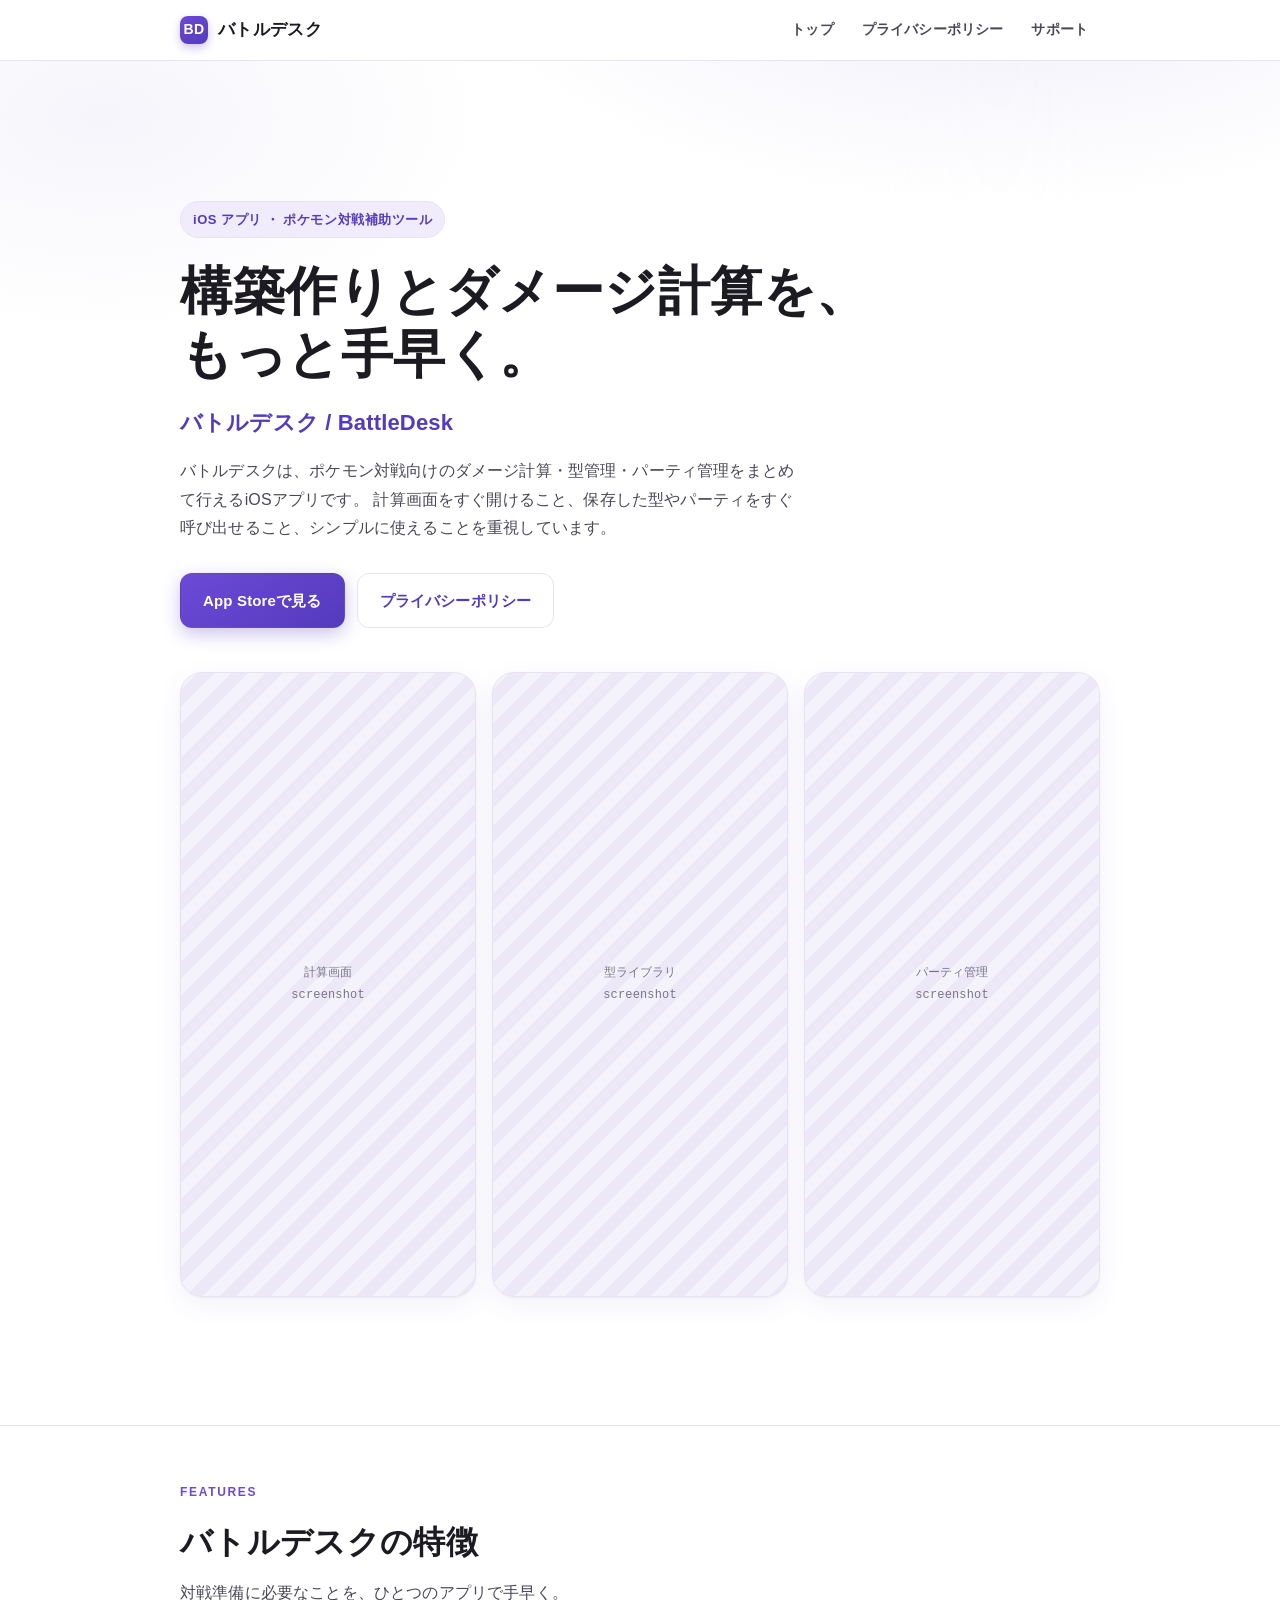
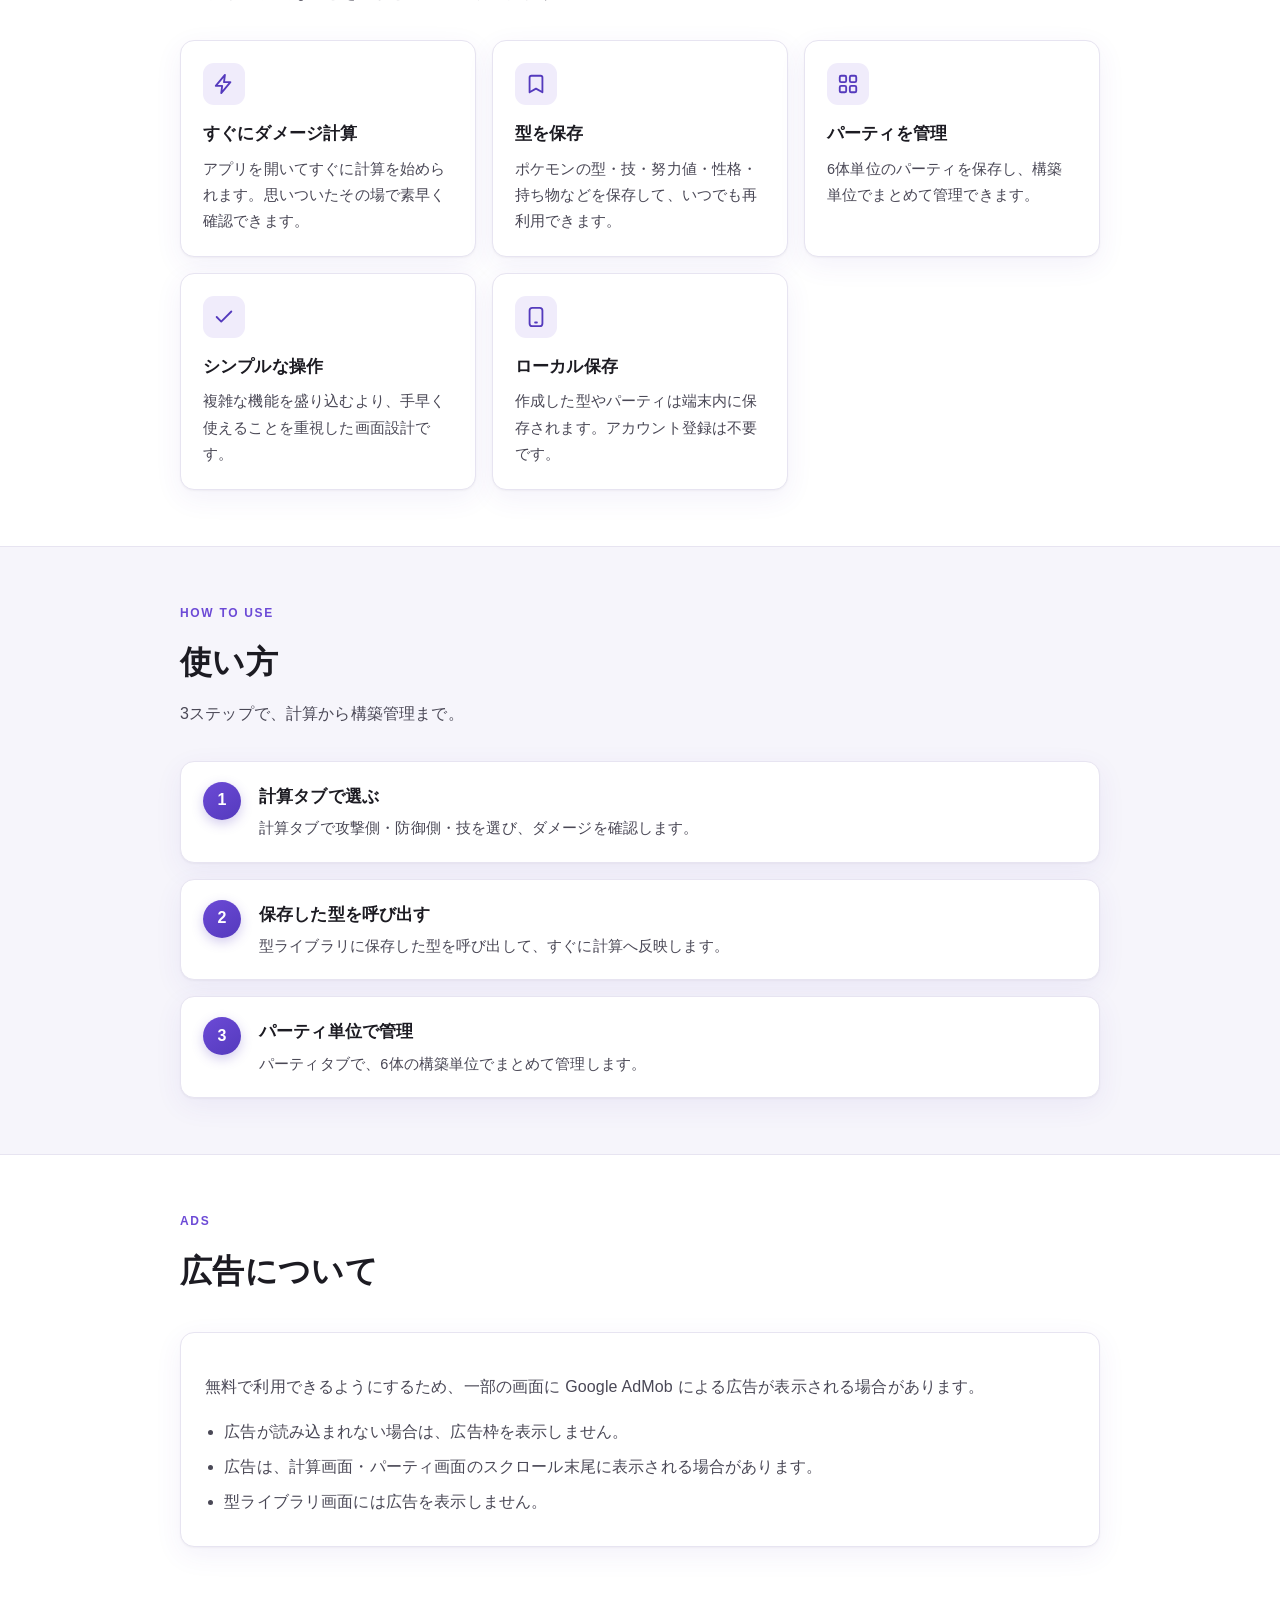
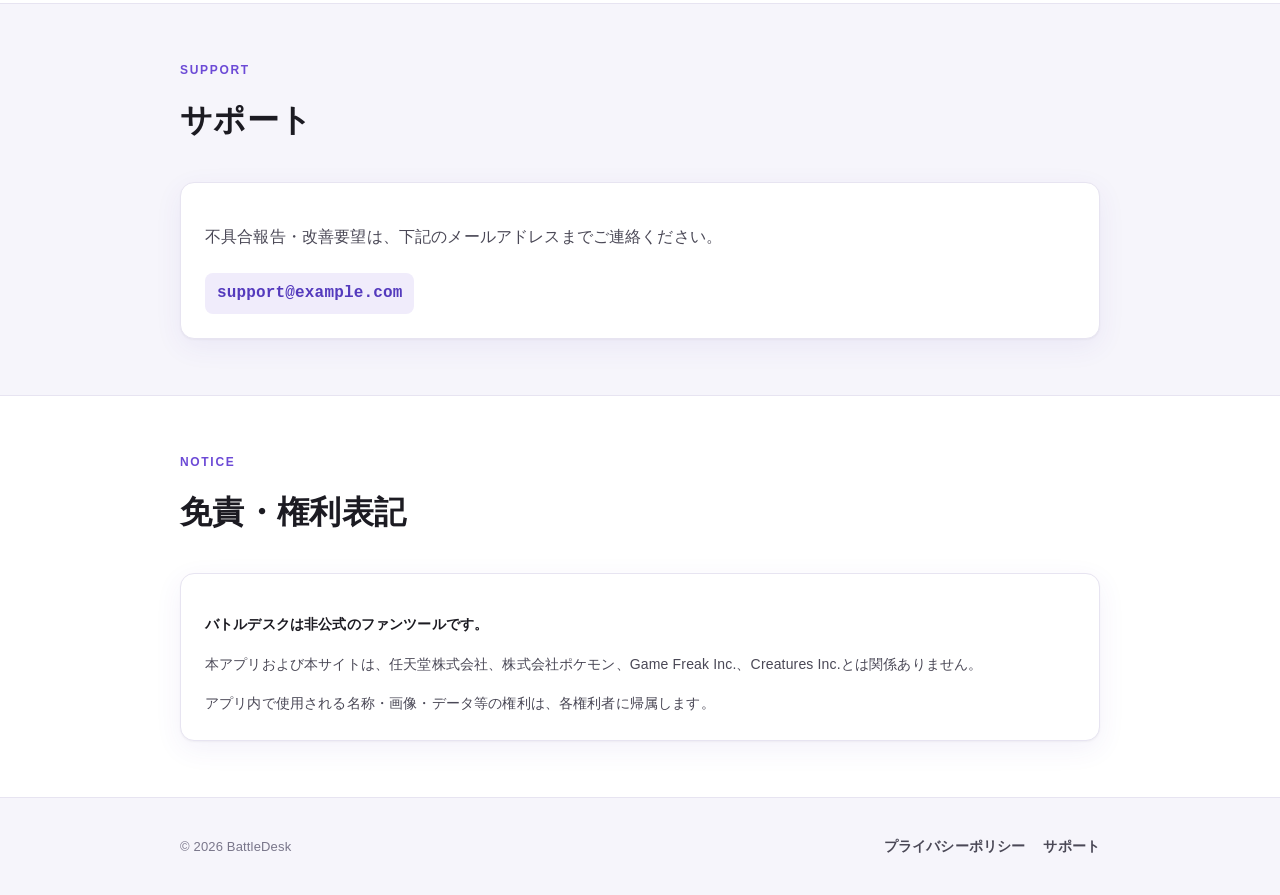
==== index.html @ d40ac263 "サイト作成" ====
<!DOCTYPE html>
<html lang="ja">
<head>
  <meta charset="UTF-8">
  <meta name="viewport" content="width=device-width, initial-scale=1.0">
  <title>バトルデスク｜ポケモン対戦のダメージ計算・型管理・パーティ管理アプリ</title>
  <meta name="description" content="バトルデスクは、ポケモン対戦向けのダメージ計算・型管理・パーティ管理をまとめて行えるiOSアプリです。すぐに計算でき、保存した型やパーティをすぐ呼び出せます。">
  <link rel="stylesheet" href="style.css">
</head>
<body>

  <!-- ヘッダー -->
  <header class="site-header">
    <div class="container">
      <a class="brand" href="index.html">
        <span class="mark">BD</span>
        バトルデスク
      </a>
      <nav class="nav">
        <a href="index.html">トップ</a>
        <a href="privacy.html">プライバシーポリシー</a>
        <a href="#support">サポート</a>
      </nav>
    </div>
  </header>

  <!-- ヒーロー -->
  <section class="hero">
    <div class="container">
      <span class="eyebrow">iOS アプリ ・ ポケモン対戦補助ツール</span>
      <h1>構築作りとダメージ計算を、<br>もっと手早く。</h1>
      <p class="lead">バトルデスク / BattleDesk</p>
      <p class="desc">
        バトルデスクは、ポケモン対戦向けのダメージ計算・型管理・パーティ管理をまとめて行えるiOSアプリです。
        計算画面をすぐ開けること、保存した型やパーティをすぐ呼び出せること、シンプルに使えることを重視しています。
      </p>
      <div class="hero-actions">
        <!-- TODO: App Store URLに差し替え -->
        <a class="btn btn-primary" href="#">App Storeで見る</a>
        <a class="btn btn-secondary" href="privacy.html">プライバシーポリシー</a>
      </div>

      <!-- スクリーンショット枠（画像差し替え予定のプレースホルダー） -->
      <div class="shots" aria-hidden="true">
        <div class="shot">計算画面<br>screenshot</div>
        <div class="shot">型ライブラリ<br>screenshot</div>
        <div class="shot">パーティ管理<br>screenshot</div>
      </div>
    </div>
  </section>

  <!-- 特徴 -->
  <section id="features">
    <div class="container">
      <div class="section-head">
        <span class="tag">Features</span>
        <h2>バトルデスクの特徴</h2>
        <p>対戦準備に必要なことを、ひとつのアプリで手早く。</p>
      </div>

      <div class="features">
        <div class="feature">
          <div class="ico">
            <svg viewBox="0 0 24 24" fill="none" stroke="currentColor" stroke-width="2" stroke-linecap="round" stroke-linejoin="round"><path d="M13 2 3 14h7l-1 8 10-12h-7l1-8Z"/></svg>
          </div>
          <h3>すぐにダメージ計算</h3>
          <p>アプリを開いてすぐに計算を始められます。思いついたその場で素早く確認できます。</p>
        </div>

        <div class="feature">
          <div class="ico">
            <svg viewBox="0 0 24 24" fill="none" stroke="currentColor" stroke-width="2" stroke-linecap="round" stroke-linejoin="round"><path d="M19 21l-7-4-7 4V5a2 2 0 0 1 2-2h10a2 2 0 0 1 2 2Z"/></svg>
          </div>
          <h3>型を保存</h3>
          <p>ポケモンの型・技・努力値・性格・持ち物などを保存して、いつでも再利用できます。</p>
        </div>

        <div class="feature">
          <div class="ico">
            <svg viewBox="0 0 24 24" fill="none" stroke="currentColor" stroke-width="2" stroke-linecap="round" stroke-linejoin="round"><rect x="3" y="3" width="7" height="7" rx="1.5"/><rect x="14" y="3" width="7" height="7" rx="1.5"/><rect x="3" y="14" width="7" height="7" rx="1.5"/><rect x="14" y="14" width="7" height="7" rx="1.5"/></svg>
          </div>
          <h3>パーティを管理</h3>
          <p>6体単位のパーティを保存し、構築単位でまとめて管理できます。</p>
        </div>

        <div class="feature">
          <div class="ico">
            <svg viewBox="0 0 24 24" fill="none" stroke="currentColor" stroke-width="2" stroke-linecap="round" stroke-linejoin="round"><path d="M20 6 9 17l-5-5"/></svg>
          </div>
          <h3>シンプルな操作</h3>
          <p>複雑な機能を盛り込むより、手早く使えることを重視した画面設計です。</p>
        </div>

        <div class="feature">
          <div class="ico">
            <svg viewBox="0 0 24 24" fill="none" stroke="currentColor" stroke-width="2" stroke-linecap="round" stroke-linejoin="round"><rect x="5" y="2" width="14" height="20" rx="3"/><path d="M11 18h2"/></svg>
          </div>
          <h3>ローカル保存</h3>
          <p>作成した型やパーティは端末内に保存されます。アカウント登録は不要です。</p>
        </div>
      </div>
    </div>
  </section>

  <!-- 使い方 -->
  <section class="alt" id="howto">
    <div class="container">
      <div class="section-head">
        <span class="tag">How to use</span>
        <h2>使い方</h2>
        <p>3ステップで、計算から構築管理まで。</p>
      </div>

      <div class="steps">
        <div class="step">
          <div class="num">1</div>
          <div>
            <h3>計算タブで選ぶ</h3>
            <p>計算タブで攻撃側・防御側・技を選び、ダメージを確認します。</p>
          </div>
        </div>
        <div class="step">
          <div class="num">2</div>
          <div>
            <h3>保存した型を呼び出す</h3>
            <p>型ライブラリに保存した型を呼び出して、すぐに計算へ反映します。</p>
          </div>
        </div>
        <div class="step">
          <div class="num">3</div>
          <div>
            <h3>パーティ単位で管理</h3>
            <p>パーティタブで、6体の構築単位でまとめて管理します。</p>
          </div>
        </div>
      </div>
    </div>
  </section>

  <!-- 広告について -->
  <section id="ads">
    <div class="container">
      <div class="section-head">
        <span class="tag">Ads</span>
        <h2>広告について</h2>
      </div>
      <div class="notebox">
        <p>無料で利用できるようにするため、一部の画面に Google AdMob による広告が表示される場合があります。</p>
        <ul>
          <li>広告が読み込まれない場合は、広告枠を表示しません。</li>
          <li>広告は、計算画面・パーティ画面のスクロール末尾に表示される場合があります。</li>
          <li>型ライブラリ画面には広告を表示しません。</li>
        </ul>
      </div>
    </div>
  </section>

  <!-- サポート -->
  <section class="alt" id="support">
    <div class="container">
      <div class="section-head">
        <span class="tag">Support</span>
        <h2>サポート</h2>
      </div>
      <div class="notebox">
        <p>不具合報告・改善要望は、下記のメールアドレスまでご連絡ください。</p>
        <!-- TODO: support@example.com に差し替え -->
        <a class="mail" href="mailto:support@example.com">support@example.com</a>
      </div>
    </div>
  </section>

  <!-- 免責・権利表記 -->
  <section id="disclaimer">
    <div class="container">
      <div class="section-head">
        <span class="tag">Notice</span>
        <h2>免責・権利表記</h2>
      </div>
      <div class="notebox disclaimer">
        <p><strong>バトルデスクは非公式のファンツールです。</strong></p>
        <p>本アプリおよび本サイトは、任天堂株式会社、株式会社ポケモン、Game Freak Inc.、Creatures Inc.とは関係ありません。</p>
        <p>アプリ内で使用される名称・画像・データ等の権利は、各権利者に帰属します。</p>
      </div>
    </div>
  </section>

  <!-- フッター -->
  <footer class="site-footer">
    <div class="container">
      <div class="copy">© 2026 BattleDesk</div>
      <div class="f-links">
        <a href="privacy.html">プライバシーポリシー</a>
        <!-- TODO: support@example.com に差し替え -->
        <a href="mailto:support@example.com">サポート</a>
      </div>
    </div>
  </footer>

</body>
</html>
---- style.css ----
/* ==========================================================================
   バトルデスク 公式サイト  style.css
   シンプル・信頼感重視 / 白背景 + 紫アクセント / モバイル優先
   ========================================================================== */

:root {
  --bg:          #ffffff;
  --bg-soft:     #f6f5fb;
  --bg-soft-2:   #efedf9;
  --ink:         #1c1b22;
  --ink-soft:    #4a4856;
  --ink-faint:   #79768a;
  --line:        #e7e4f1;
  --accent:      #6c4ad6;
  --accent-deep: #543abd;
  --accent-soft: #f0ecfb;
  --radius:      14px;
  --maxw:        960px;
  --shadow:      0 1px 2px rgba(28, 27, 34, .04),
                 0 8px 28px rgba(84, 58, 189, .07);
}

* { box-sizing: border-box; }

html { -webkit-text-size-adjust: 100%; scroll-behavior: smooth; }

body {
  margin: 0;
  font-family: -apple-system, BlinkMacSystemFont, "Hiragino Sans",
    "Hiragino Kaku Gothic ProN", "Noto Sans JP", "Yu Gothic", Meiryo, sans-serif;
  color: var(--ink);
  background: var(--bg);
  line-height: 1.8;
  font-size: 16px;
  letter-spacing: .01em;
  -webkit-font-smoothing: antialiased;
}

a { color: var(--accent-deep); }

img { max-width: 100%; display: block; }

.container {
  width: 100%;
  max-width: var(--maxw);
  margin-inline: auto;
  padding-inline: 20px;
}

/* ---------- ヘッダー ---------- */
.site-header {
  position: sticky;
  top: 0;
  z-index: 50;
  background: rgba(255, 255, 255, .88);
  backdrop-filter: saturate(180%) blur(12px);
  border-bottom: 1px solid var(--line);
}
.site-header .container {
  display: flex;
  align-items: center;
  justify-content: space-between;
  gap: 16px;
  min-height: 60px;
}
.brand {
  display: inline-flex;
  align-items: center;
  gap: 10px;
  font-weight: 700;
  letter-spacing: .02em;
  color: var(--ink);
  text-decoration: none;
  font-size: 17px;
}
.brand .mark {
  width: 28px;
  height: 28px;
  border-radius: 8px;
  background: linear-gradient(145deg, var(--accent), var(--accent-deep));
  display: grid;
  place-items: center;
  color: #fff;
  font-size: 14px;
  font-weight: 800;
  box-shadow: 0 4px 10px rgba(84, 58, 189, .28);
}
.nav {
  display: flex;
  align-items: center;
  gap: 4px;
}
.nav a {
  color: var(--ink-soft);
  text-decoration: none;
  font-size: 14px;
  font-weight: 600;
  padding: 8px 12px;
  border-radius: 8px;
  white-space: nowrap;
}
.nav a:hover { color: var(--accent-deep); background: var(--accent-soft); }

/* ---------- ボタン ---------- */
.btn {
  display: inline-flex;
  align-items: center;
  justify-content: center;
  gap: 8px;
  font-weight: 700;
  font-size: 15px;
  text-decoration: none;
  padding: 13px 22px;
  border-radius: 12px;
  border: 1px solid transparent;
  cursor: pointer;
  transition: transform .12s ease, box-shadow .12s ease, background .12s ease;
}
.btn-primary {
  background: linear-gradient(145deg, var(--accent), var(--accent-deep));
  color: #fff;
  box-shadow: 0 6px 18px rgba(84, 58, 189, .3);
}
.btn-primary:hover { transform: translateY(-1px); box-shadow: 0 10px 24px rgba(84, 58, 189, .36); }
.btn-secondary {
  background: #fff;
  color: var(--accent-deep);
  border-color: var(--line);
}
.btn-secondary:hover { background: var(--accent-soft); border-color: var(--accent-soft); }

/* ---------- ヒーロー ---------- */
.hero {
  position: relative;
  overflow: hidden;
  background:
    radial-gradient(900px 420px at 78% -8%, var(--bg-soft-2), transparent 60%),
    radial-gradient(640px 360px at 8% 4%, var(--bg-soft), transparent 60%);
  border-bottom: 1px solid var(--line);
}
.hero .container {
  padding-top: 64px;
  padding-bottom: 64px;
}
.eyebrow {
  display: inline-flex;
  align-items: center;
  gap: 8px;
  font-size: 13px;
  font-weight: 700;
  letter-spacing: .04em;
  color: var(--accent-deep);
  background: var(--accent-soft);
  border: 1px solid var(--line);
  padding: 6px 12px;
  border-radius: 999px;
  margin-bottom: 22px;
}
.hero h1 {
  margin: 0 0 18px;
  font-size: clamp(32px, 8vw, 52px);
  line-height: 1.2;
  letter-spacing: .01em;
  font-weight: 800;
}
.hero .lead {
  margin: 0 0 14px;
  font-size: clamp(18px, 4.5vw, 22px);
  font-weight: 700;
  color: var(--accent-deep);
}
.hero p.desc {
  margin: 0 0 30px;
  max-width: 620px;
  color: var(--ink-soft);
  font-size: 16px;
}
.hero-actions {
  display: flex;
  flex-wrap: wrap;
  gap: 12px;
}

/* スクリーンショット枠（プレースホルダー） */
.shots {
  margin-top: 44px;
  display: grid;
  grid-template-columns: repeat(3, 1fr);
  gap: 16px;
}
.shot {
  aspect-ratio: 9 / 19;
  border-radius: 22px;
  border: 1px solid var(--line);
  background-image:
    repeating-linear-gradient(135deg,
      #f4f2fb 0 12px, #ece8f7 12px 24px);
  display: grid;
  place-items: center;
  text-align: center;
  color: var(--ink-faint);
  font-family: ui-monospace, SFMono-Regular, Menlo, Consolas, monospace;
  font-size: 12px;
  padding: 12px;
  box-shadow: var(--shadow);
}

/* ---------- セクション共通 ---------- */
section { padding-block: 56px; }
.section-head { margin-bottom: 32px; }
.section-head h2 {
  margin: 0 0 8px;
  font-size: clamp(24px, 6vw, 32px);
  font-weight: 800;
  letter-spacing: .01em;
}
.section-head p {
  margin: 0;
  color: var(--ink-soft);
}
.tag {
  font-size: 12px;
  font-weight: 800;
  letter-spacing: .14em;
  text-transform: uppercase;
  color: var(--accent);
  display: block;
  margin-bottom: 10px;
}

.alt { background: var(--bg-soft); border-block: 1px solid var(--line); }

/* ---------- 特徴 ---------- */
.features {
  display: grid;
  grid-template-columns: repeat(2, 1fr);
  gap: 16px;
}
.feature {
  background: #fff;
  border: 1px solid var(--line);
  border-radius: var(--radius);
  padding: 22px;
  box-shadow: var(--shadow);
}
.feature .ico {
  width: 42px;
  height: 42px;
  border-radius: 11px;
  background: var(--accent-soft);
  color: var(--accent-deep);
  display: grid;
  place-items: center;
  margin-bottom: 14px;
}
.feature .ico svg { width: 22px; height: 22px; }
.feature h3 { margin: 0 0 6px; font-size: 17px; font-weight: 700; }
.feature p { margin: 0; color: var(--ink-soft); font-size: 14.5px; }

/* ---------- 使い方 ---------- */
.steps {
  display: grid;
  gap: 16px;
}
.step {
  display: grid;
  grid-template-columns: auto 1fr;
  gap: 18px;
  align-items: start;
  background: #fff;
  border: 1px solid var(--line);
  border-radius: var(--radius);
  padding: 20px 22px;
  box-shadow: var(--shadow);
}
.step .num {
  width: 38px;
  height: 38px;
  border-radius: 50%;
  background: linear-gradient(145deg, var(--accent), var(--accent-deep));
  color: #fff;
  font-weight: 800;
  display: grid;
  place-items: center;
  box-shadow: 0 4px 12px rgba(84, 58, 189, .26);
}
.step h3 { margin: 0 0 4px; font-size: 16.5px; font-weight: 700; }
.step p { margin: 0; color: var(--ink-soft); font-size: 14.5px; }

/* ---------- 情報ボックス（広告/サポート/免責） ---------- */
.notebox {
  background: #fff;
  border: 1px solid var(--line);
  border-radius: var(--radius);
  padding: 24px;
  box-shadow: var(--shadow);
}
.notebox + .notebox { margin-top: 16px; }
.notebox ul { margin: 12px 0 0; padding-left: 1.2em; color: var(--ink-soft); }
.notebox li { margin-bottom: 6px; }
.notebox p { color: var(--ink-soft); }
.notebox p:last-child { margin-bottom: 0; }

.mail {
  display: inline-block;
  margin-top: 6px;
  font-weight: 700;
  font-family: ui-monospace, SFMono-Regular, Menlo, Consolas, monospace;
  background: var(--accent-soft);
  color: var(--accent-deep);
  padding: 6px 12px;
  border-radius: 8px;
  text-decoration: none;
}

.disclaimer {
  font-size: 14px;
  color: var(--ink-soft);
}
.disclaimer strong { color: var(--ink); }

/* ---------- フッター ---------- */
.site-footer {
  background: var(--bg-soft);
  border-top: 1px solid var(--line);
  padding-block: 36px;
}
.site-footer .container {
  display: flex;
  flex-wrap: wrap;
  align-items: center;
  justify-content: space-between;
  gap: 16px;
}
.site-footer .f-links { display: flex; flex-wrap: wrap; gap: 18px; }
.site-footer a { color: var(--ink-soft); text-decoration: none; font-size: 14px; font-weight: 600; }
.site-footer a:hover { color: var(--accent-deep); }
.copy { font-size: 13px; color: var(--ink-faint); }

/* ---------- 法務ページ ---------- */
.legal { padding-block: 48px; }
.legal .updated {
  color: var(--ink-faint);
  font-size: 14px;
  margin: 0 0 28px;
}
.legal h1 {
  font-size: clamp(26px, 6vw, 34px);
  margin: 0 0 6px;
  font-weight: 800;
}
.legal h2 {
  font-size: 19px;
  margin: 38px 0 10px;
  padding-top: 18px;
  border-top: 1px solid var(--line);
  font-weight: 700;
}
.legal h2 .n {
  color: var(--accent);
  font-weight: 800;
  margin-right: 8px;
}
.legal p { color: var(--ink-soft); margin: 0 0 14px; }
.legal ul { color: var(--ink-soft); padding-left: 1.3em; margin: 0 0 14px; }
.legal li { margin-bottom: 6px; }
.legal a { word-break: break-all; }
.back-link {
  display: inline-flex;
  align-items: center;
  gap: 6px;
  margin-top: 36px;
  font-weight: 700;
  text-decoration: none;
  color: var(--accent-deep);
}
.back-link:hover { text-decoration: underline; }

/* ---------- レスポンシブ ---------- */
@media (min-width: 720px) {
  .features { grid-template-columns: repeat(3, 1fr); }
  .hero .container { padding-top: 84px; padding-bottom: 72px; }
}

@media (max-width: 520px) {
  .nav a:first-child { display: none; } /* 「トップ」はブランドロゴで代替 */
  .shots { gap: 12px; }
  .hero-actions .btn { flex: 1 1 100%; }
}
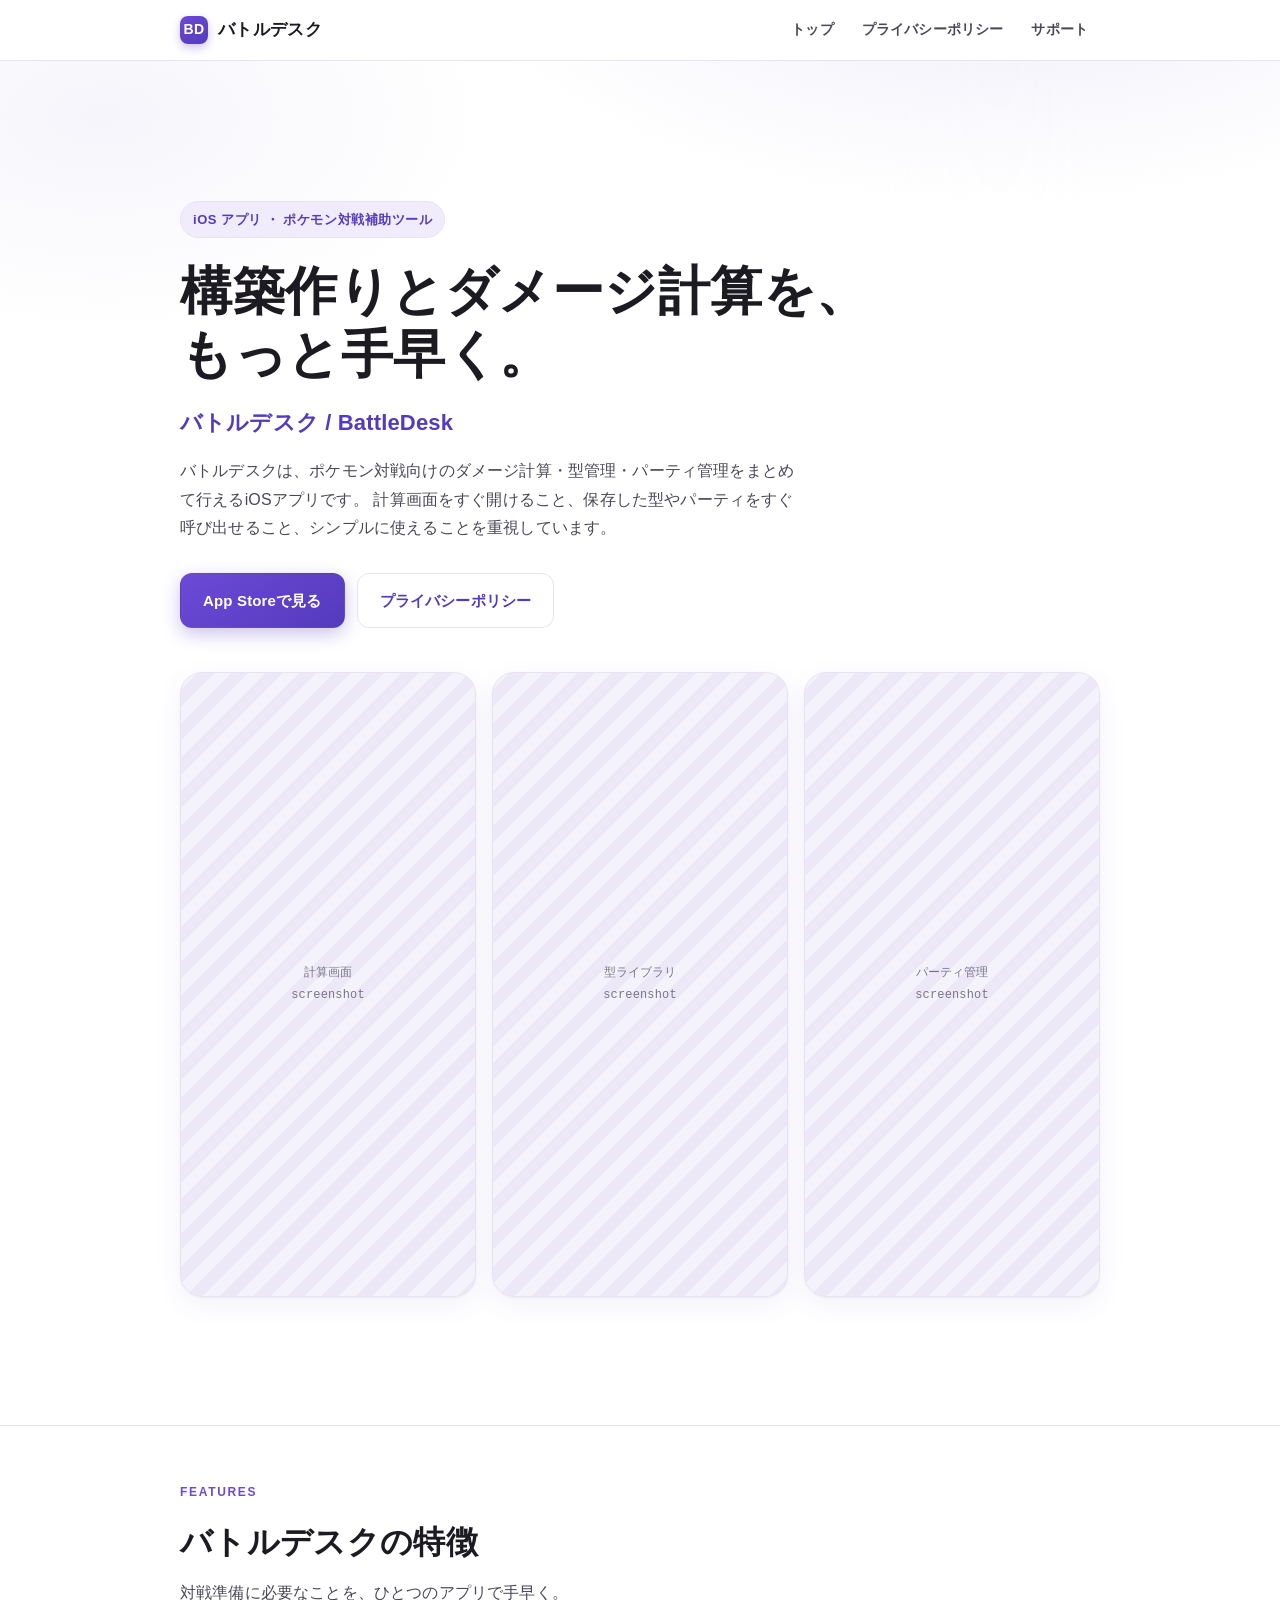
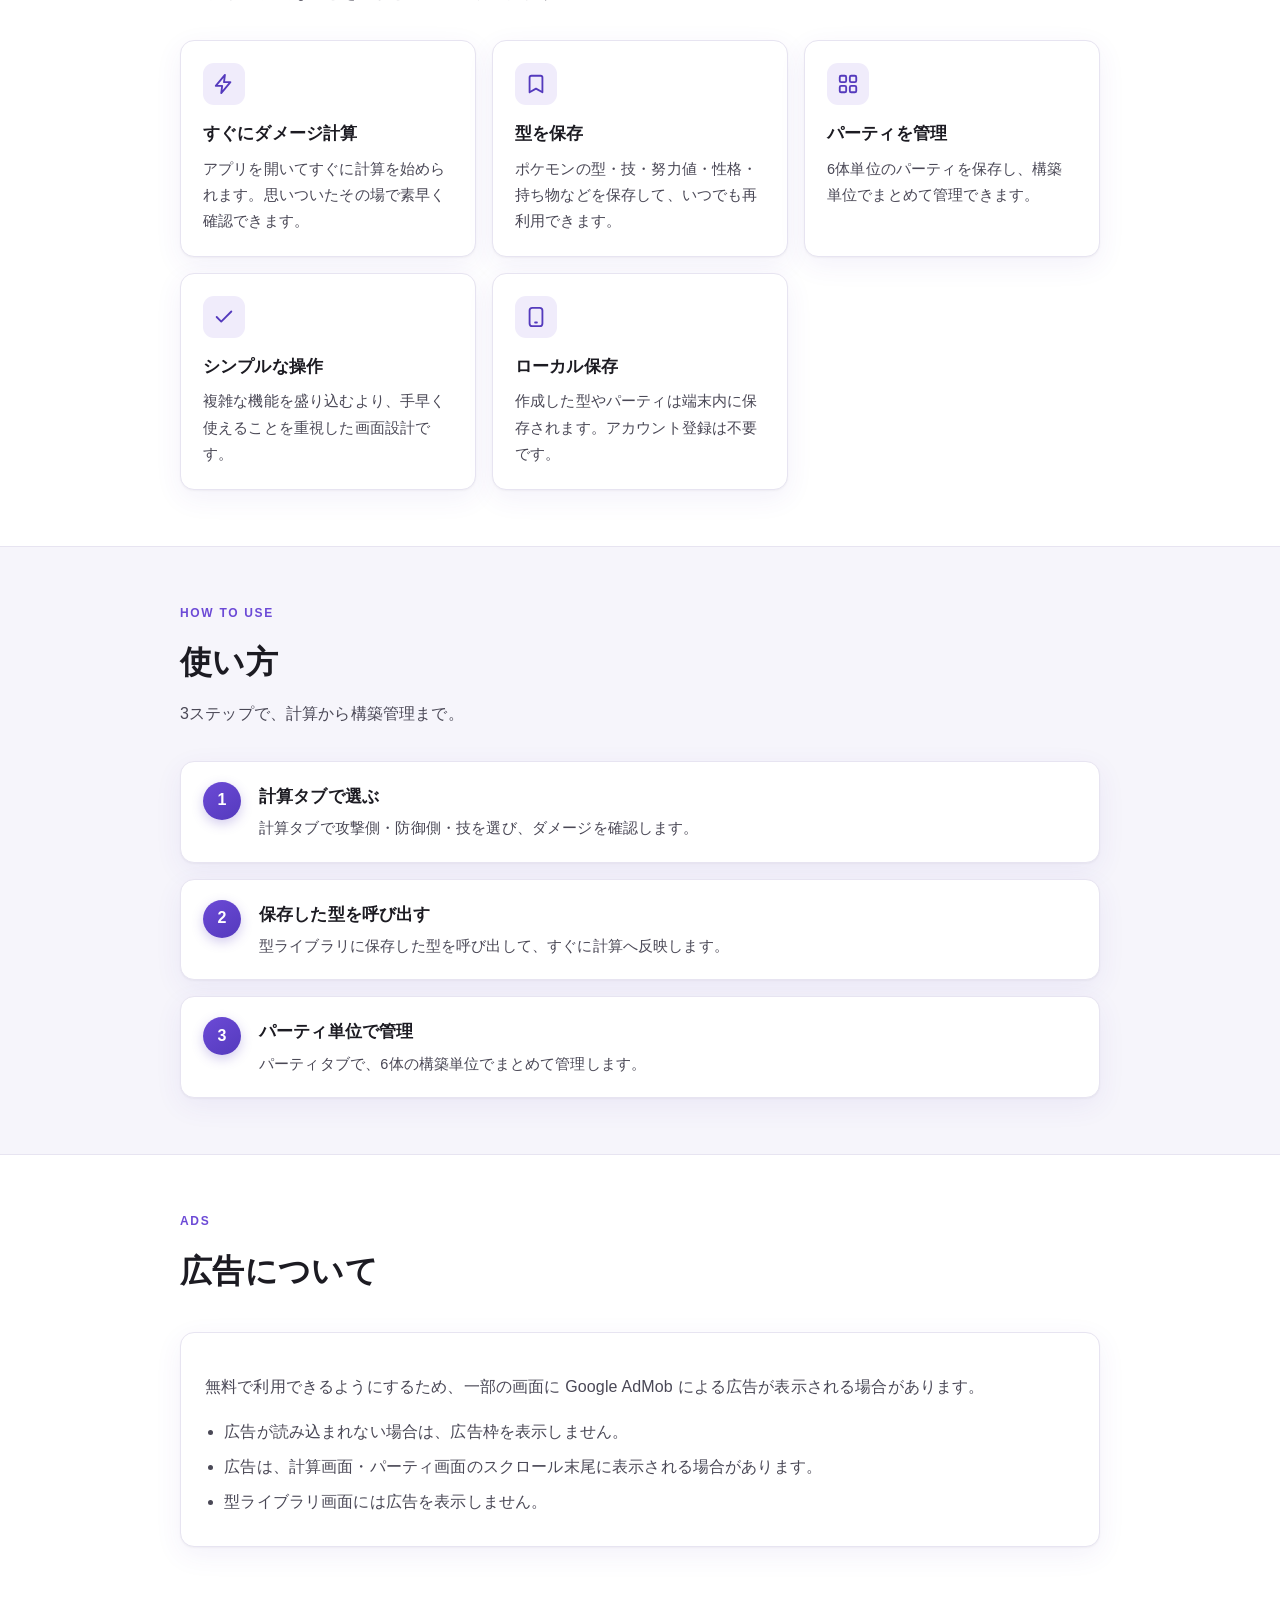
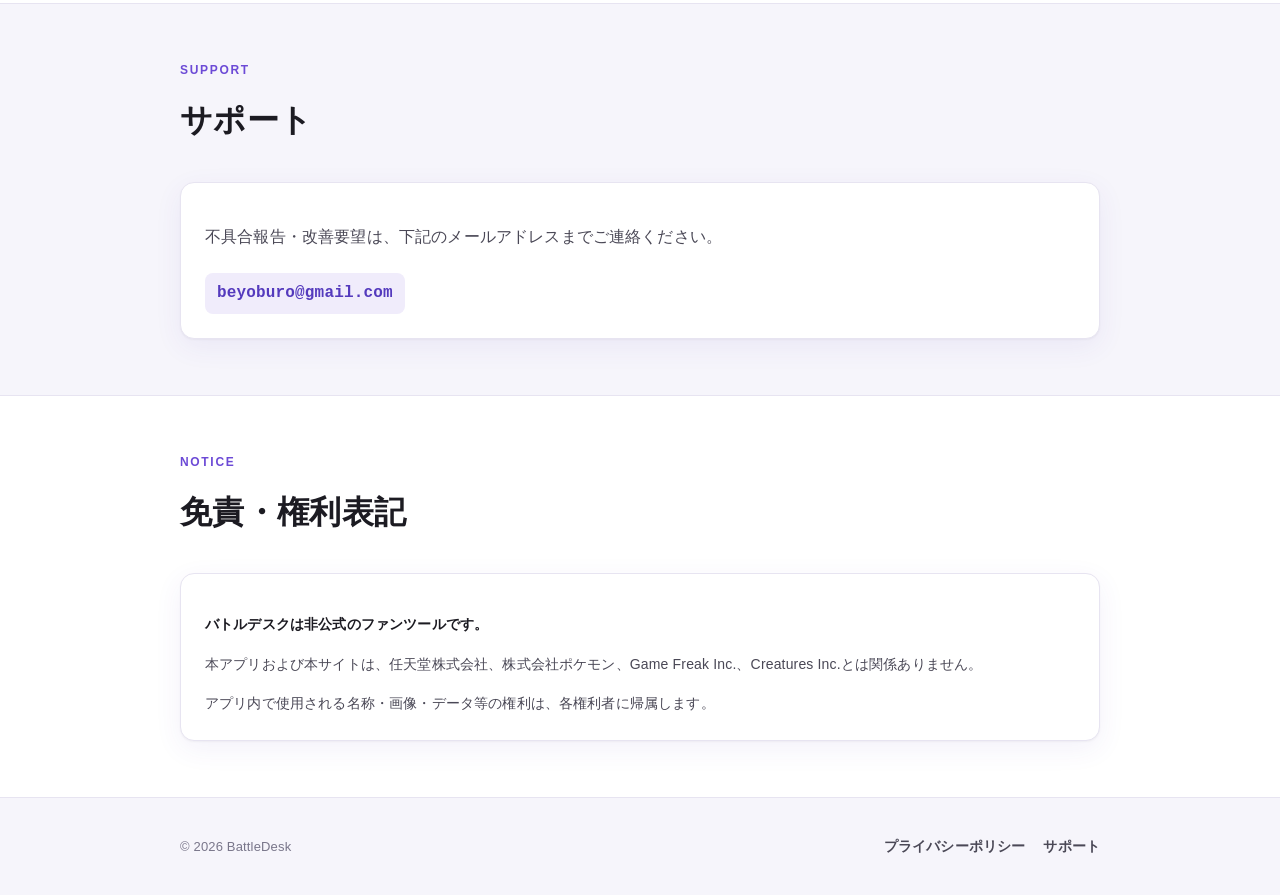
==== commit 8a2c43fc: "Update support email" ====
--- a/index.html
+++ b/index.html
@@ -164,8 +164,7 @@
       </div>
       <div class="notebox">
         <p>不具合報告・改善要望は、下記のメールアドレスまでご連絡ください。</p>
-        <!-- TODO: support@example.com に差し替え -->
-        <a class="mail" href="mailto:support@example.com">support@example.com</a>
+        <a class="mail" href="mailto:beyoburo@gmail.com">beyoburo@gmail.com</a>
       </div>
     </div>
   </section>
@@ -191,8 +190,7 @@
       <div class="copy">© 2026 BattleDesk</div>
       <div class="f-links">
         <a href="privacy.html">プライバシーポリシー</a>
-        <!-- TODO: support@example.com に差し替え -->
-        <a href="mailto:support@example.com">サポート</a>
+        <a href="mailto:beyoburo@gmail.com">サポート</a>
       </div>
     </div>
   </footer>
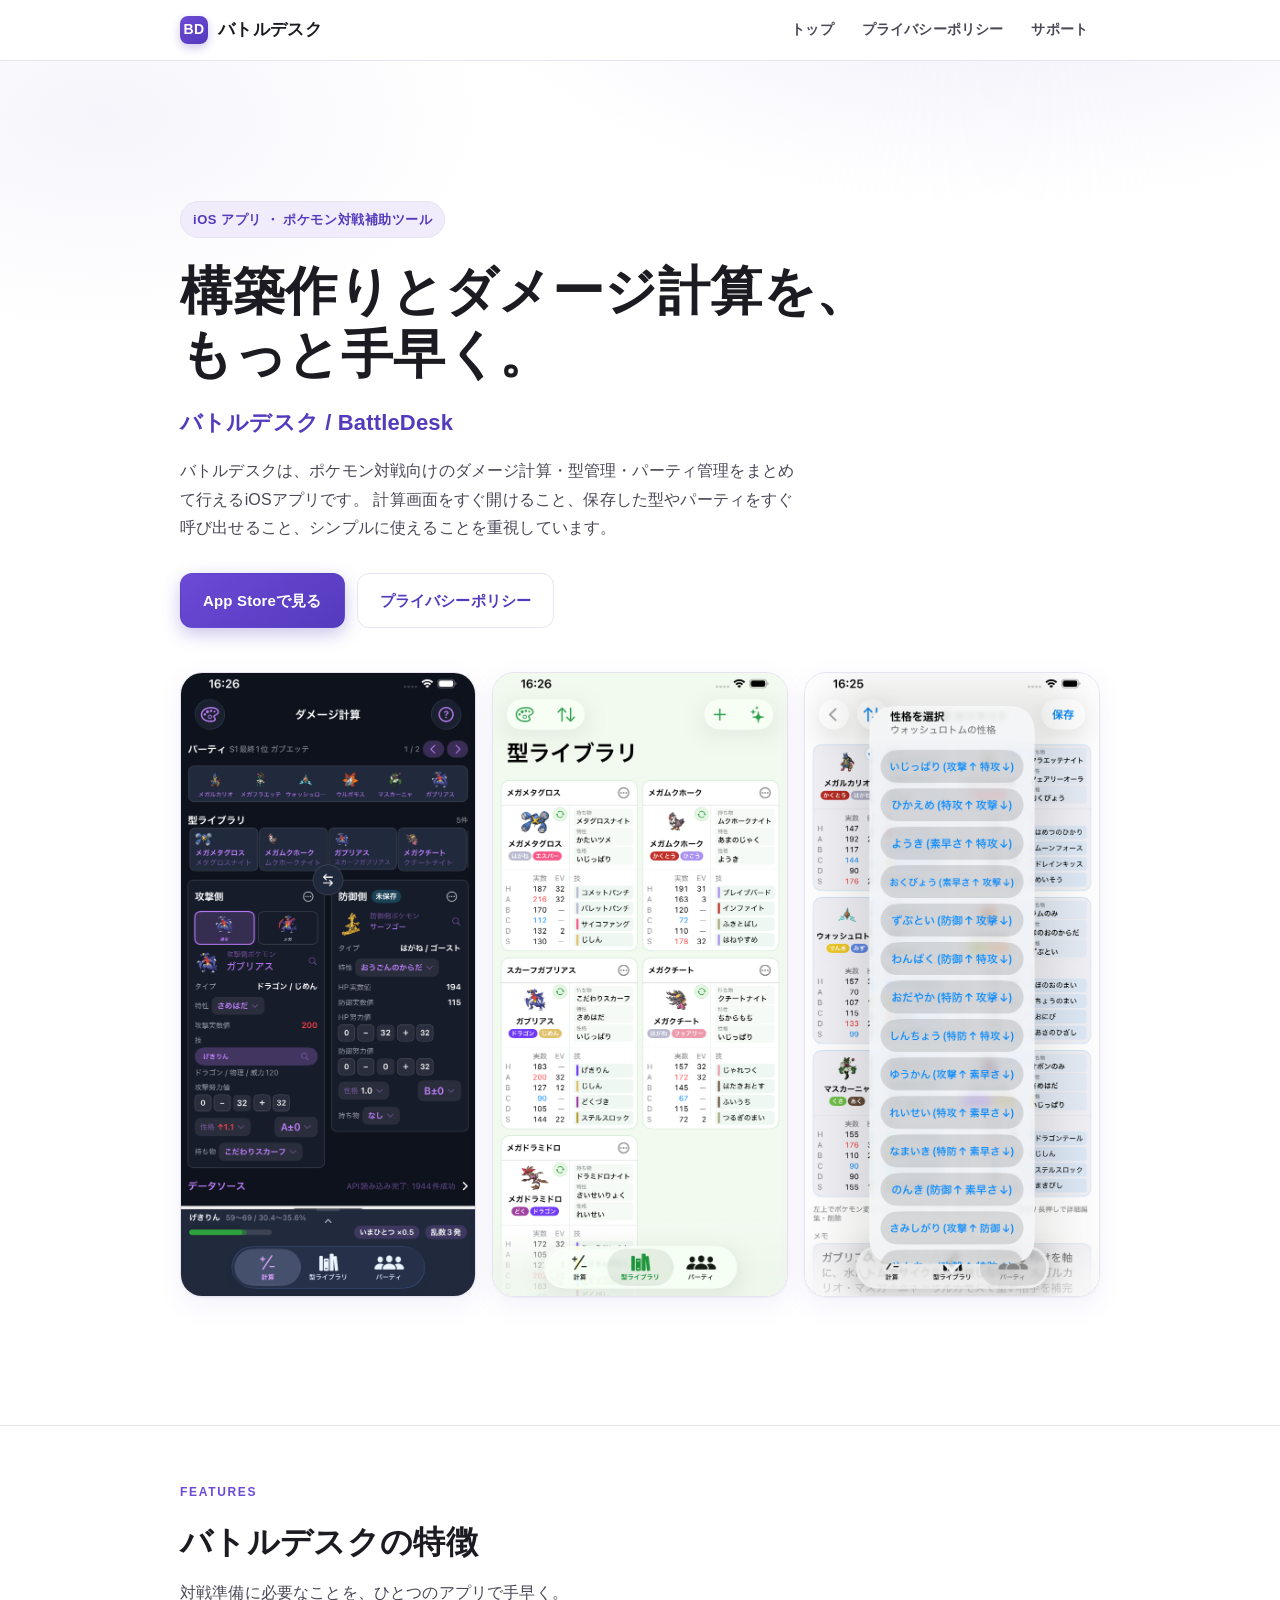
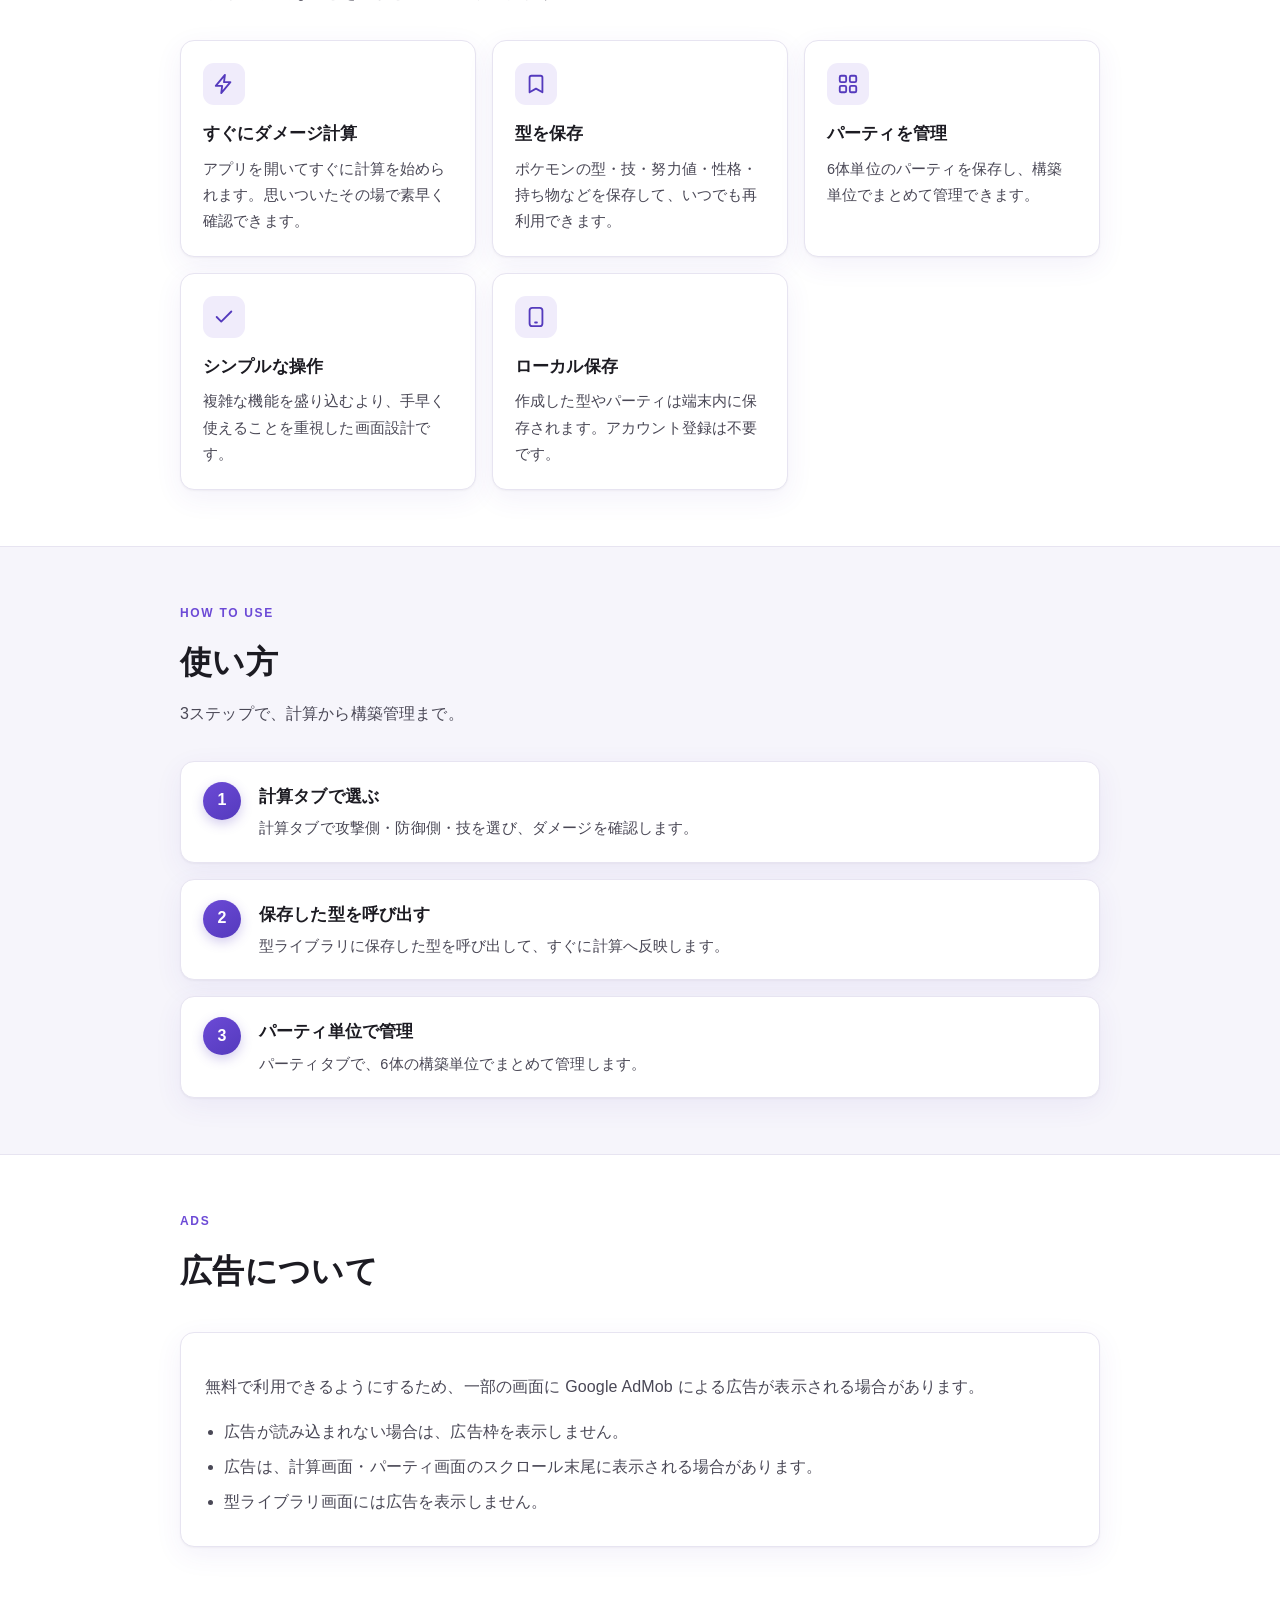
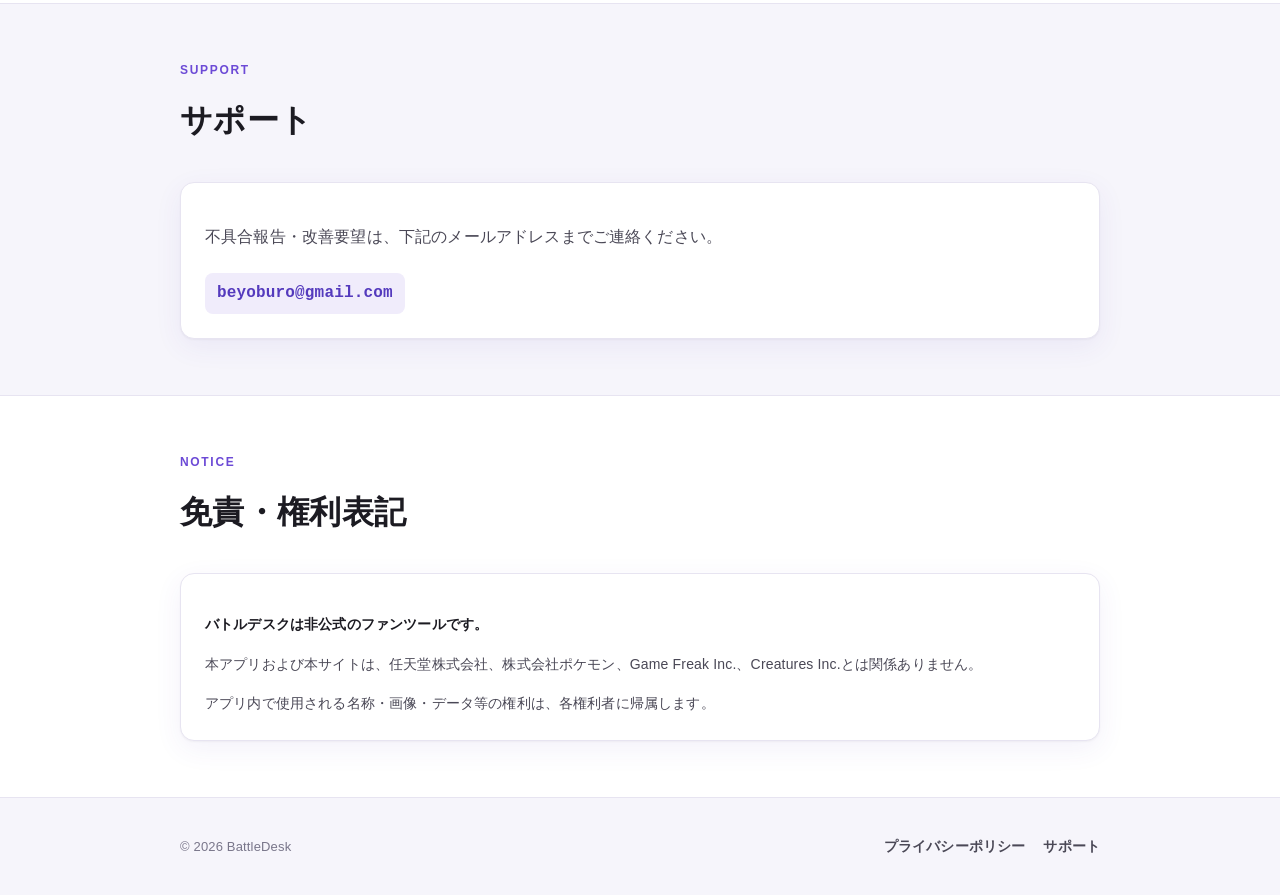
==== commit 3c25dcd7: "Add app screenshots to hero section" ====
--- a/index.html
+++ b/index.html
@@ -40,11 +40,10 @@
         <a class="btn btn-secondary" href="privacy.html">プライバシーポリシー</a>
       </div>
 
-      <!-- スクリーンショット枠（画像差し替え予定のプレースホルダー） -->
-      <div class="shots" aria-hidden="true">
-        <div class="shot">計算画面<br>screenshot</div>
-        <div class="shot">型ライブラリ<br>screenshot</div>
-        <div class="shot">パーティ管理<br>screenshot</div>
+      <div class="shots">
+        <img class="shot" src="screenshot-calc.png" alt="ダメージ計算画面">
+        <img class="shot" src="screenshot-library.png" alt="型ライブラリ画面">
+        <img class="shot" src="screenshot-nature.png" alt="性格選択画面">
       </div>
     </div>
   </section>
--- a/style.css
+++ b/style.css
@@ -181,7 +181,7 @@
   gap: 12px;
 }
 
-/* スクリーンショット枠（プレースホルダー） */
+/* スクリーンショット */
 .shots {
   margin-top: 44px;
   display: grid;
@@ -192,17 +192,10 @@
   aspect-ratio: 9 / 19;
   border-radius: 22px;
   border: 1px solid var(--line);
-  background-image:
-    repeating-linear-gradient(135deg,
-      #f4f2fb 0 12px, #ece8f7 12px 24px);
-  display: grid;
-  place-items: center;
-  text-align: center;
-  color: var(--ink-faint);
-  font-family: ui-monospace, SFMono-Regular, Menlo, Consolas, monospace;
-  font-size: 12px;
-  padding: 12px;
   box-shadow: var(--shadow);
+  width: 100%;
+  object-fit: cover;
+  display: block;
 }
 
 /* ---------- セクション共通 ---------- */
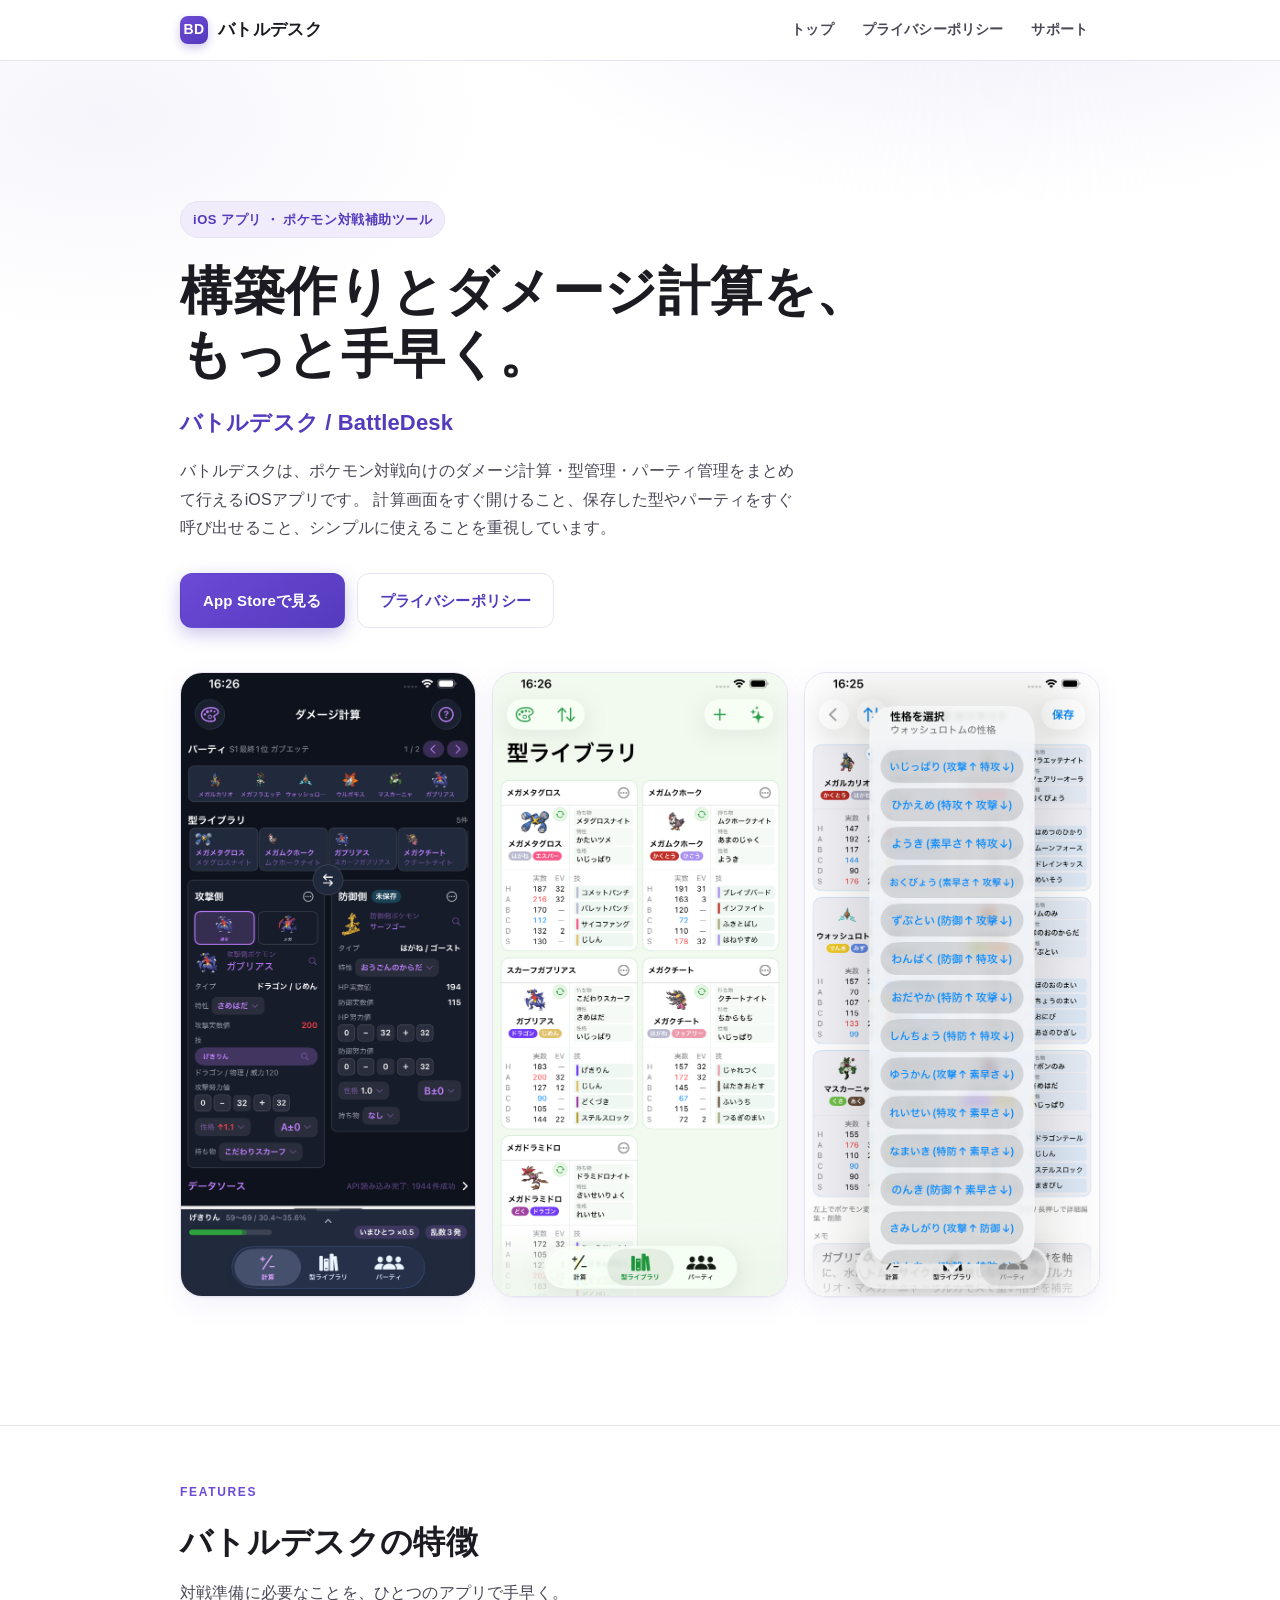
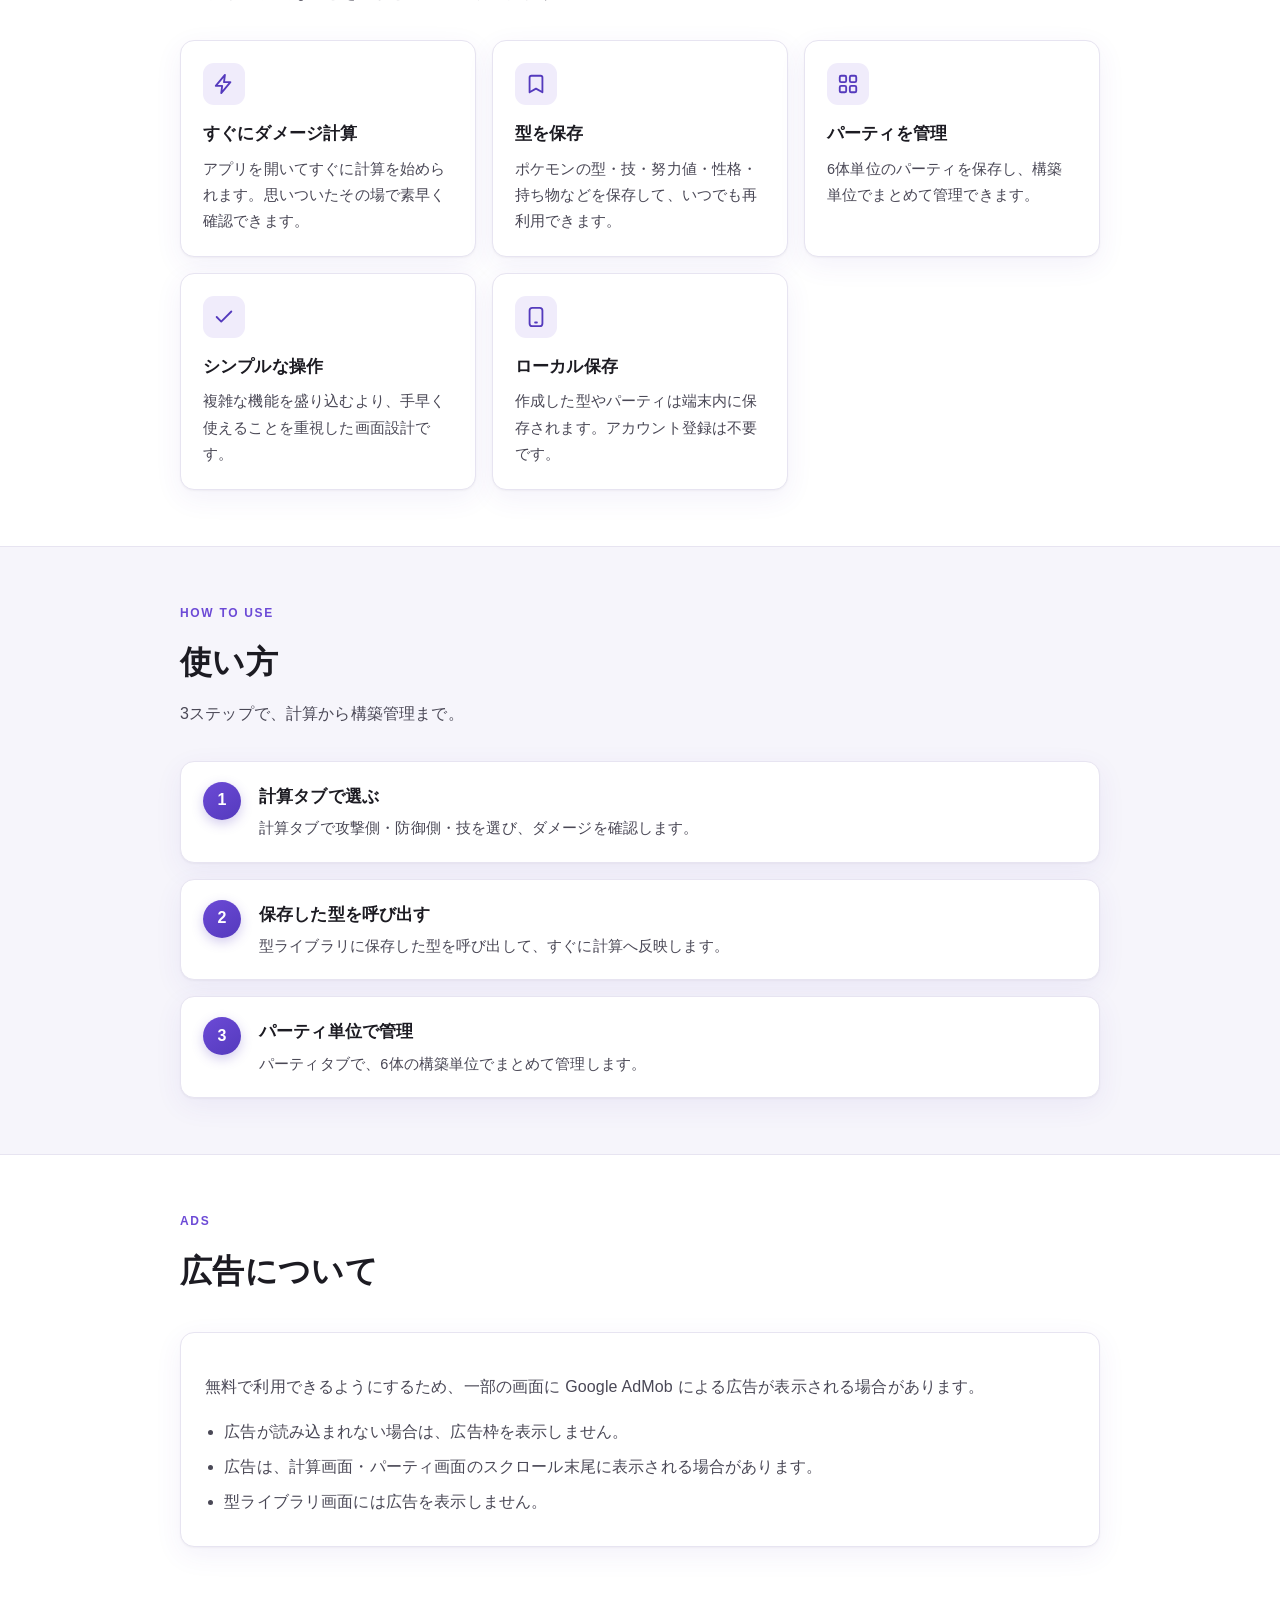
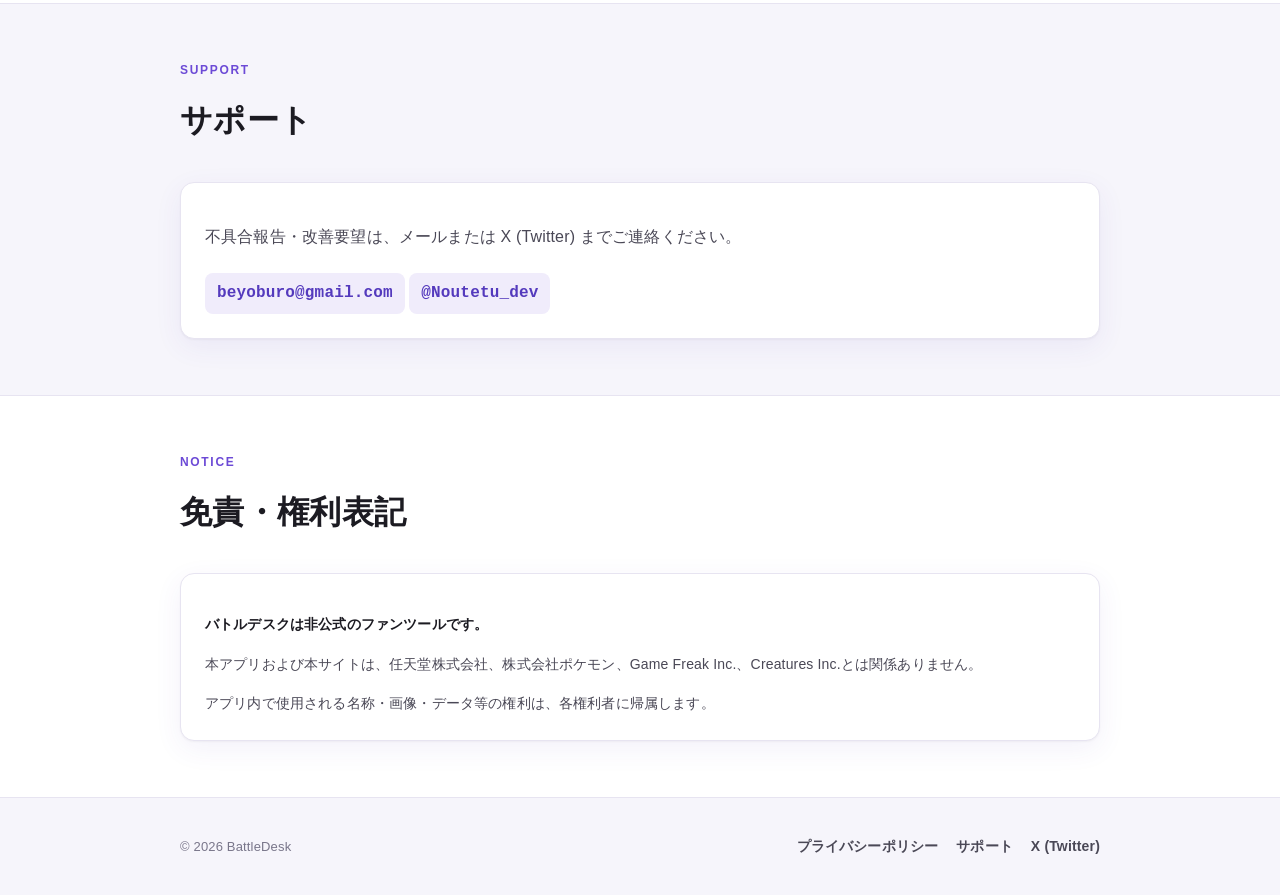
==== commit 199759a6: "Add Twitter account to support sections" ====
--- a/index.html
+++ b/index.html
@@ -162,8 +162,9 @@
         <h2>サポート</h2>
       </div>
       <div class="notebox">
-        <p>不具合報告・改善要望は、下記のメールアドレスまでご連絡ください。</p>
+        <p>不具合報告・改善要望は、メールまたは X (Twitter) までご連絡ください。</p>
         <a class="mail" href="mailto:beyoburo@gmail.com">beyoburo@gmail.com</a>
+        <a class="mail" href="https://x.com/Noutetu_dev" target="_blank" rel="noopener">@Noutetu_dev</a>
       </div>
     </div>
   </section>
@@ -190,6 +191,7 @@
       <div class="f-links">
         <a href="privacy.html">プライバシーポリシー</a>
         <a href="mailto:beyoburo@gmail.com">サポート</a>
+        <a href="https://x.com/Noutetu_dev" target="_blank" rel="noopener">X (Twitter)</a>
       </div>
     </div>
   </footer>
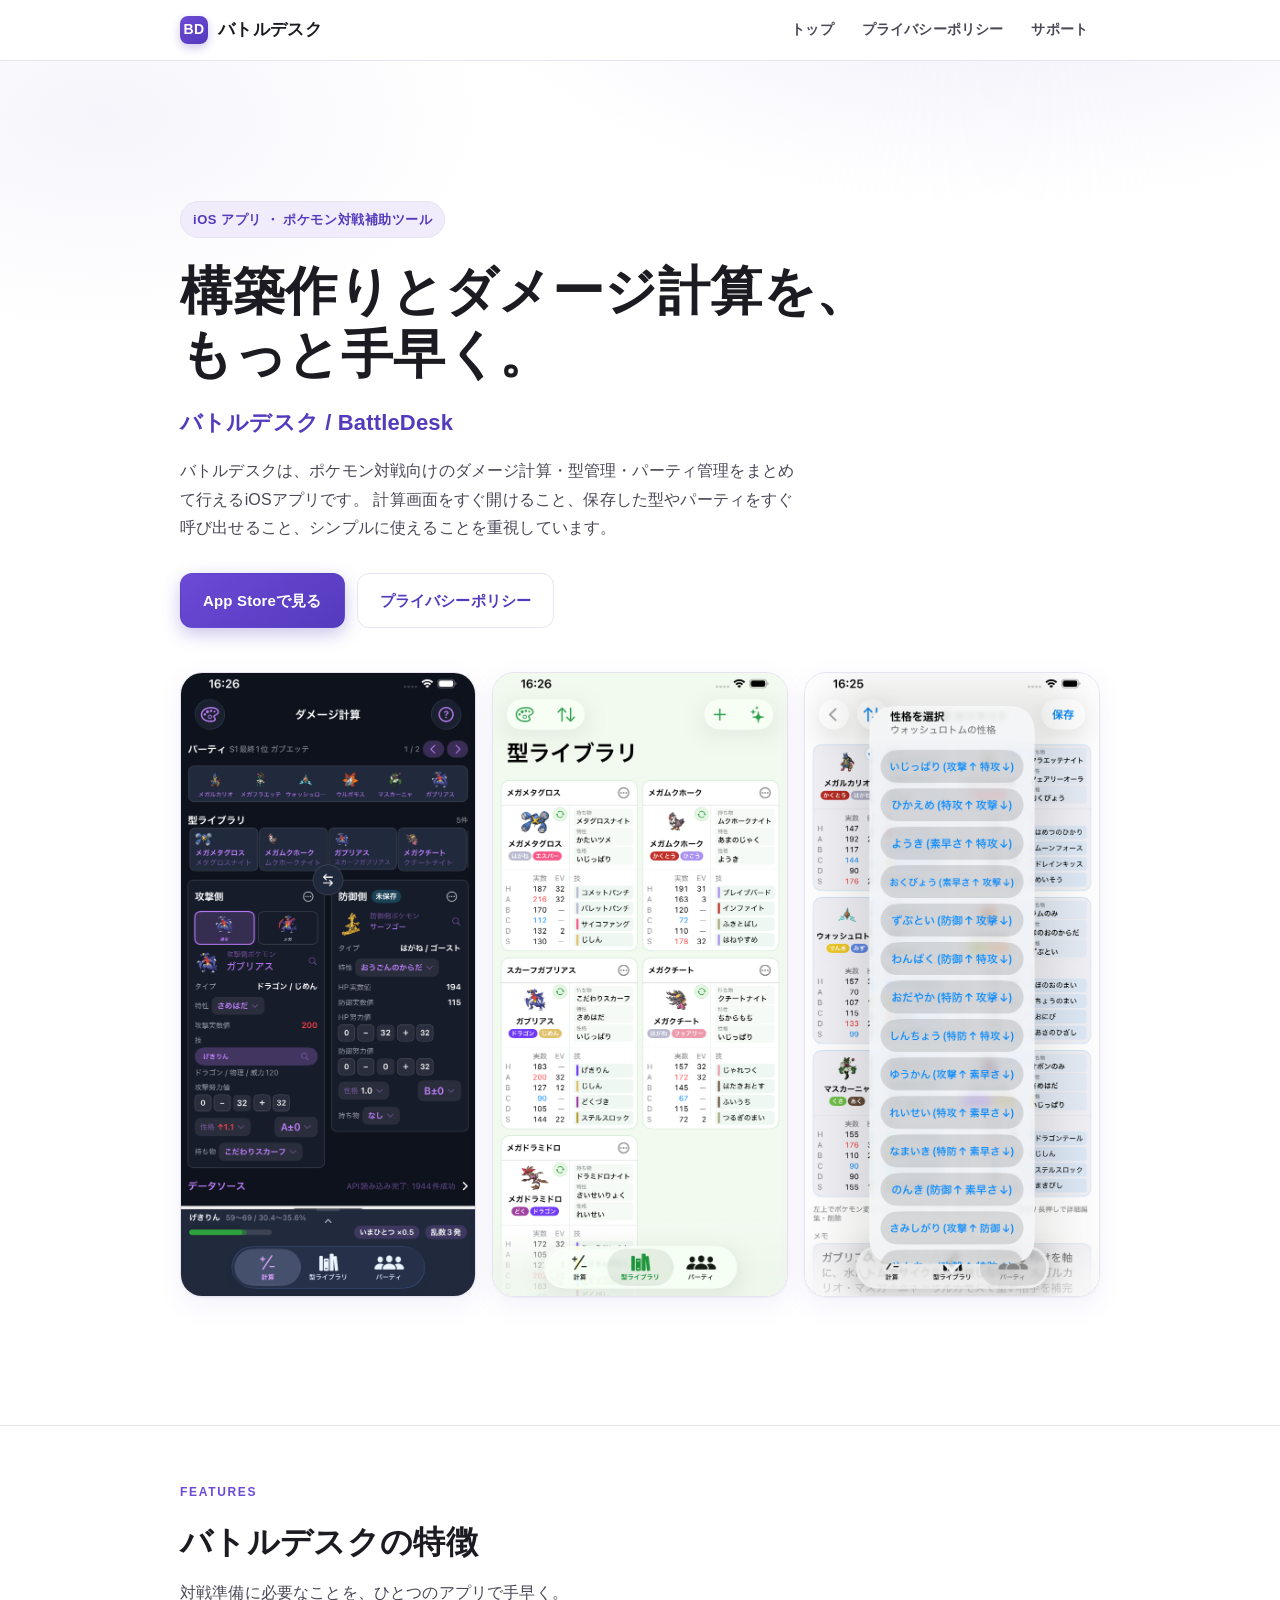
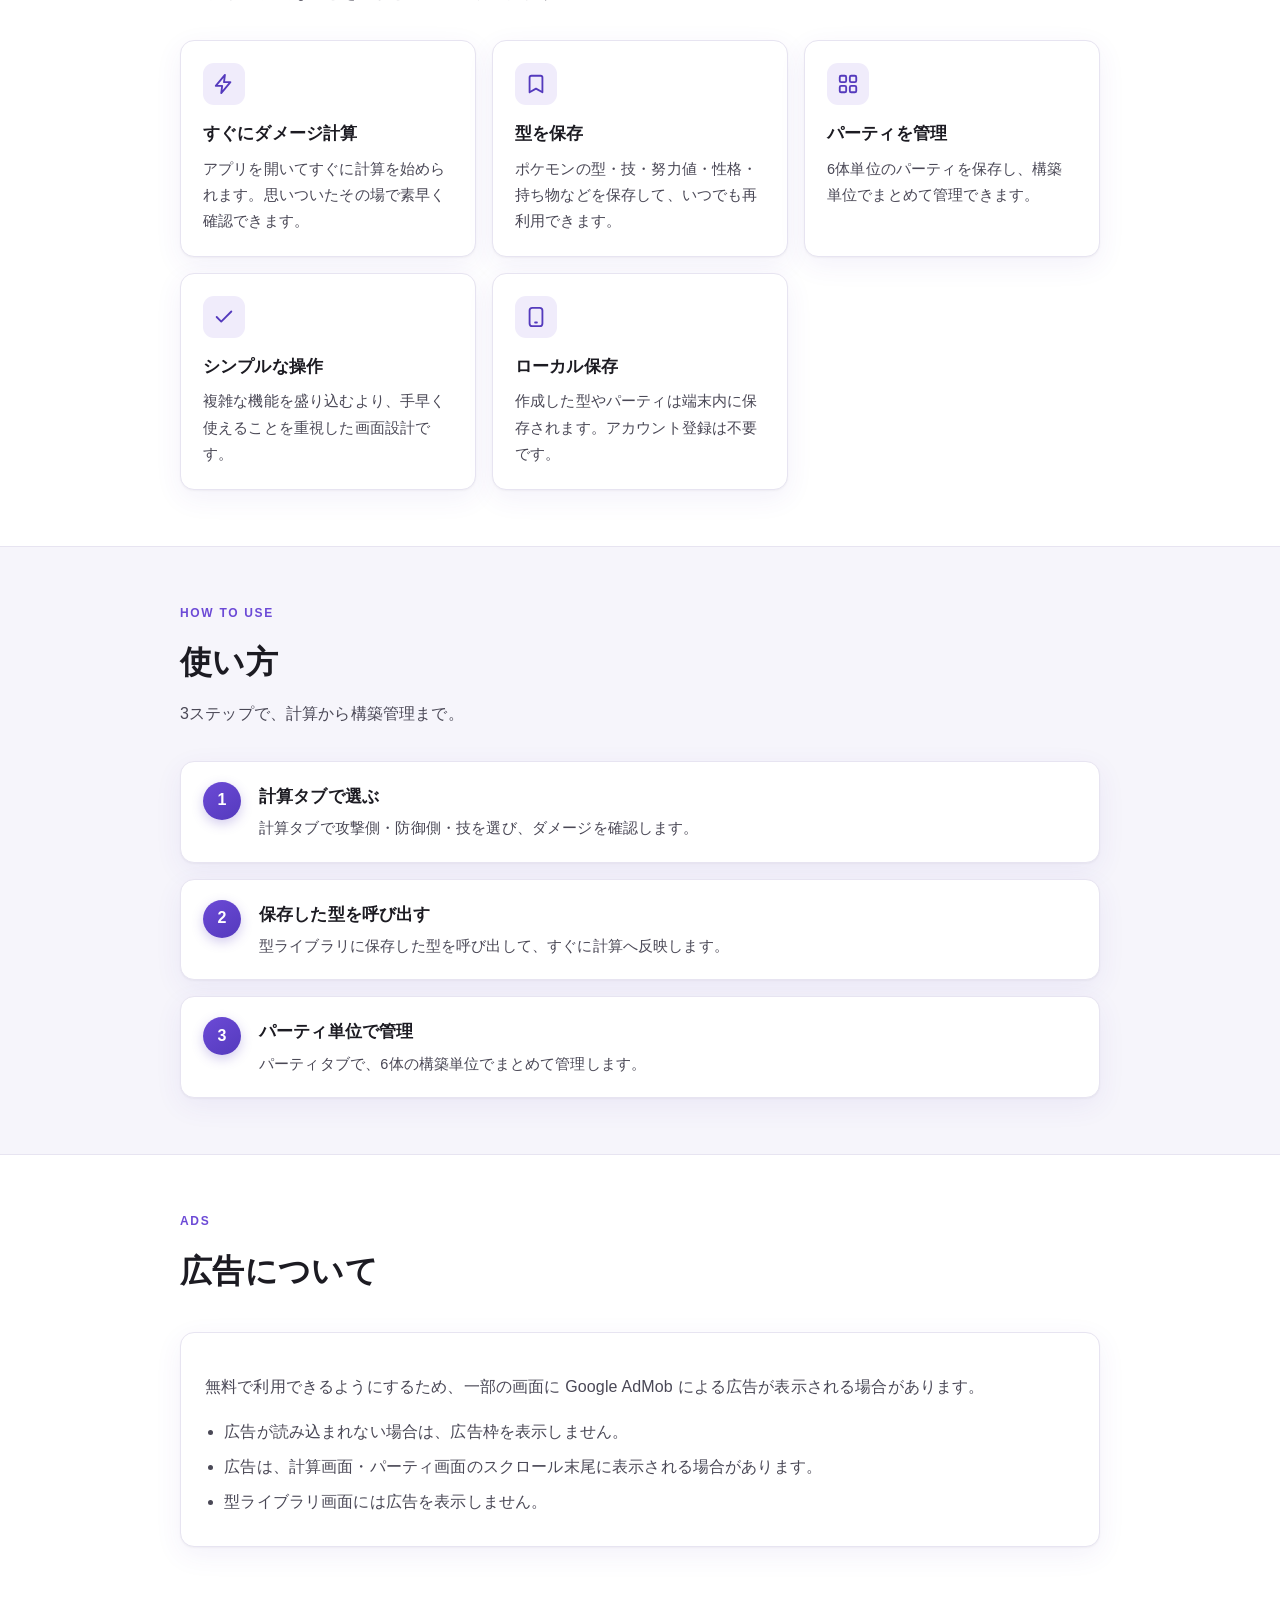
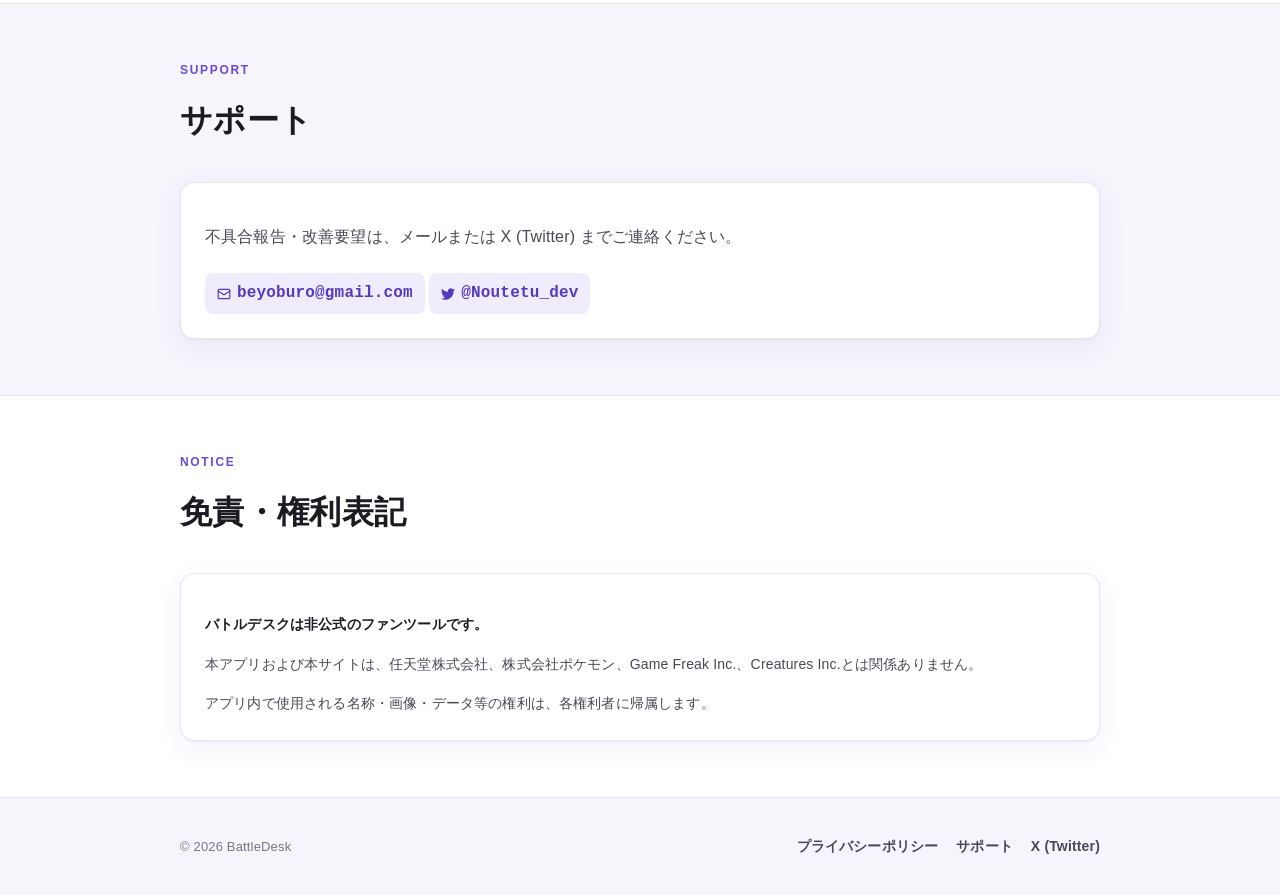
==== commit 57f45be8: "Add icons to email and Twitter links" ====
--- a/index.html
+++ b/index.html
@@ -163,8 +163,8 @@
       </div>
       <div class="notebox">
         <p>不具合報告・改善要望は、メールまたは X (Twitter) までご連絡ください。</p>
-        <a class="mail" href="mailto:beyoburo@gmail.com">beyoburo@gmail.com</a>
-        <a class="mail" href="https://x.com/Noutetu_dev" target="_blank" rel="noopener">@Noutetu_dev</a>
+        <a class="mail" href="mailto:beyoburo@gmail.com"><svg width="14" height="14" viewBox="0 0 24 24" fill="none" stroke="currentColor" stroke-width="2" stroke-linecap="round" stroke-linejoin="round" aria-hidden="true"><rect x="2" y="4" width="20" height="16" rx="2"/><path d="m22 7-8.97 5.7a1.94 1.94 0 0 1-2.06 0L2 7"/></svg>beyoburo@gmail.com</a>
+        <a class="mail" href="https://x.com/Noutetu_dev" target="_blank" rel="noopener"><svg width="14" height="14" viewBox="0 0 24 24" fill="currentColor" aria-hidden="true"><path d="M23.953 4.57a10 10 0 01-2.825.775 4.958 4.958 0 002.163-2.723c-.951.555-2.005.959-3.127 1.184a4.92 4.92 0 00-8.384 4.482C7.69 8.095 4.067 6.13 1.64 3.162a4.822 4.822 0 00-.666 2.475c0 1.71.87 3.213 2.188 4.096a4.904 4.904 0 01-2.228-.616v.06a4.923 4.923 0 003.946 4.827 4.996 4.996 0 01-2.212.085 4.936 4.936 0 004.604 3.417 9.867 9.867 0 01-6.102 2.105c-.39 0-.779-.023-1.17-.067a13.995 13.995 0 007.557 2.209c9.053 0 13.998-7.496 13.998-13.985 0-.21 0-.42-.015-.63A9.935 9.935 0 0024 4.59z"/></svg>@Noutetu_dev</a>
       </div>
     </div>
   </section>
--- a/style.css
+++ b/style.css
@@ -295,7 +295,9 @@
 .notebox p:last-child { margin-bottom: 0; }
 
 .mail {
-  display: inline-block;
+  display: inline-flex;
+  align-items: center;
+  gap: 6px;
   margin-top: 6px;
   font-weight: 700;
   font-family: ui-monospace, SFMono-Regular, Menlo, Consolas, monospace;
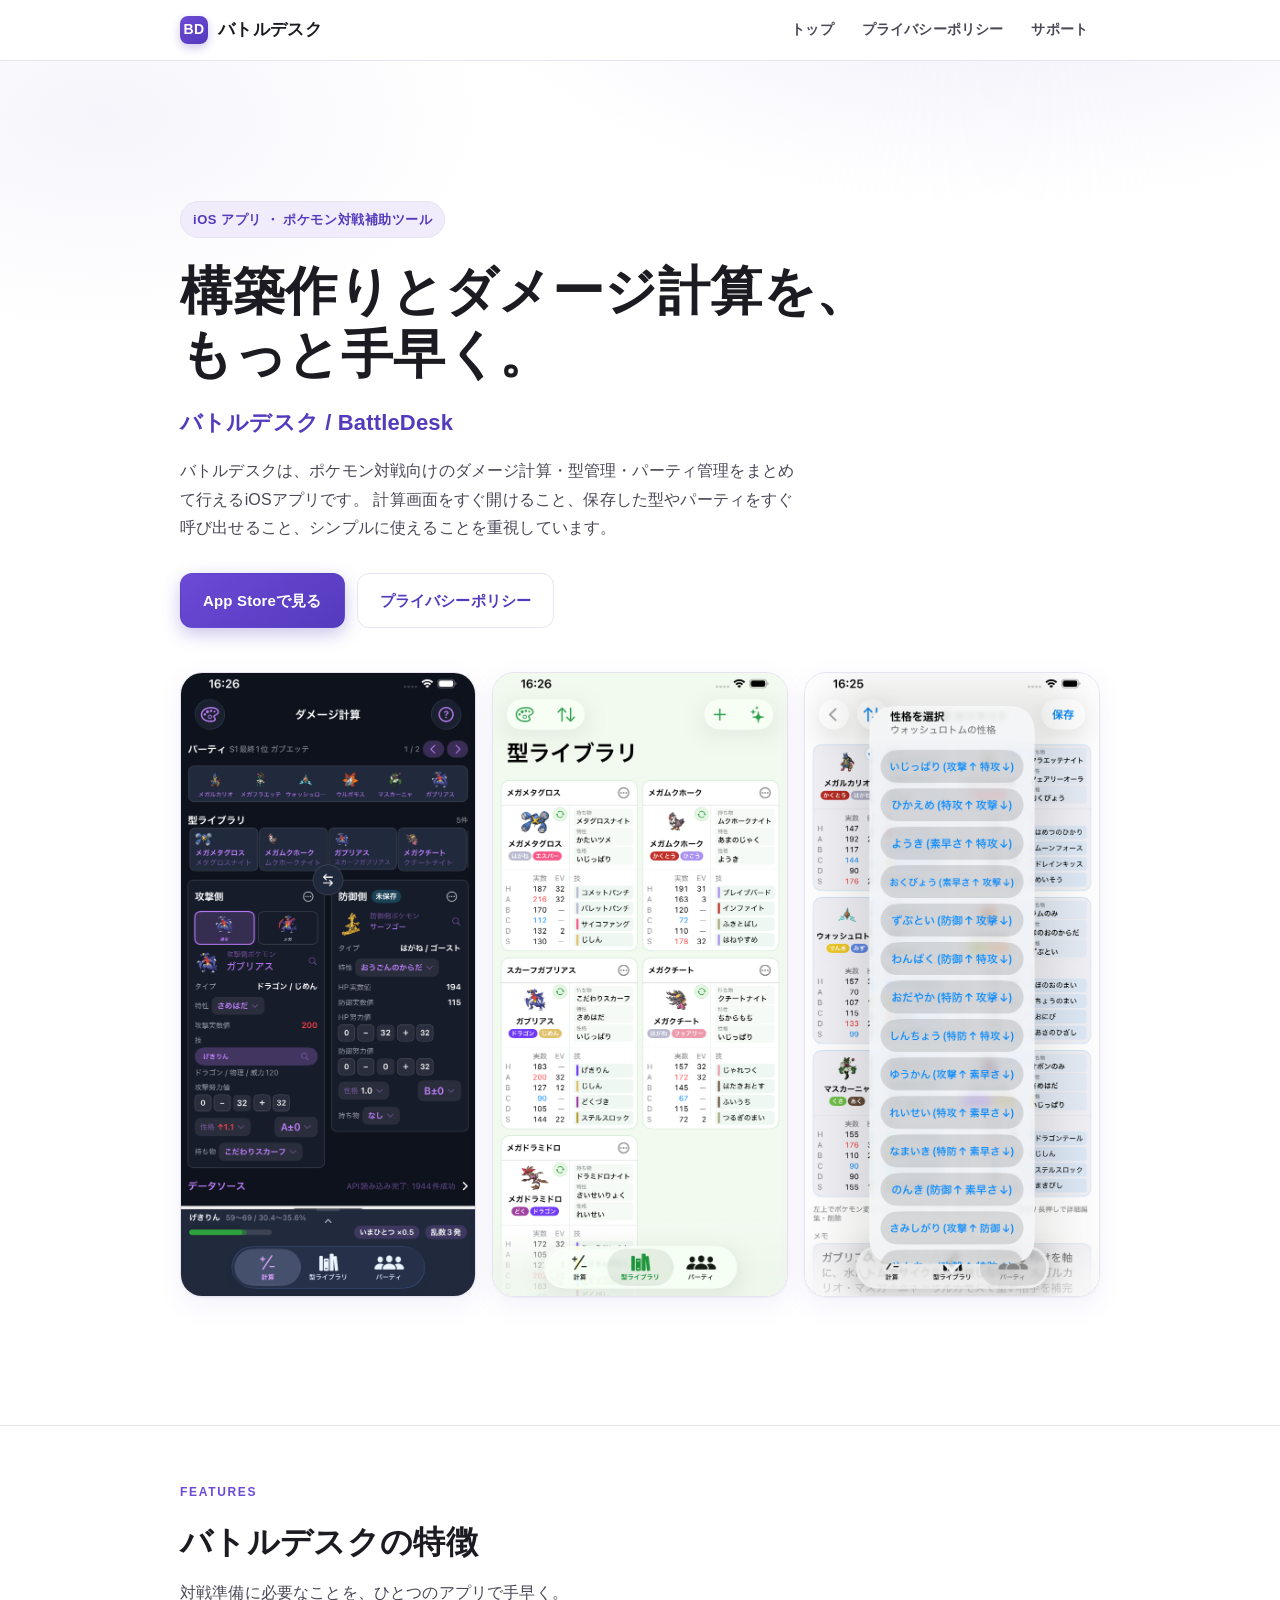
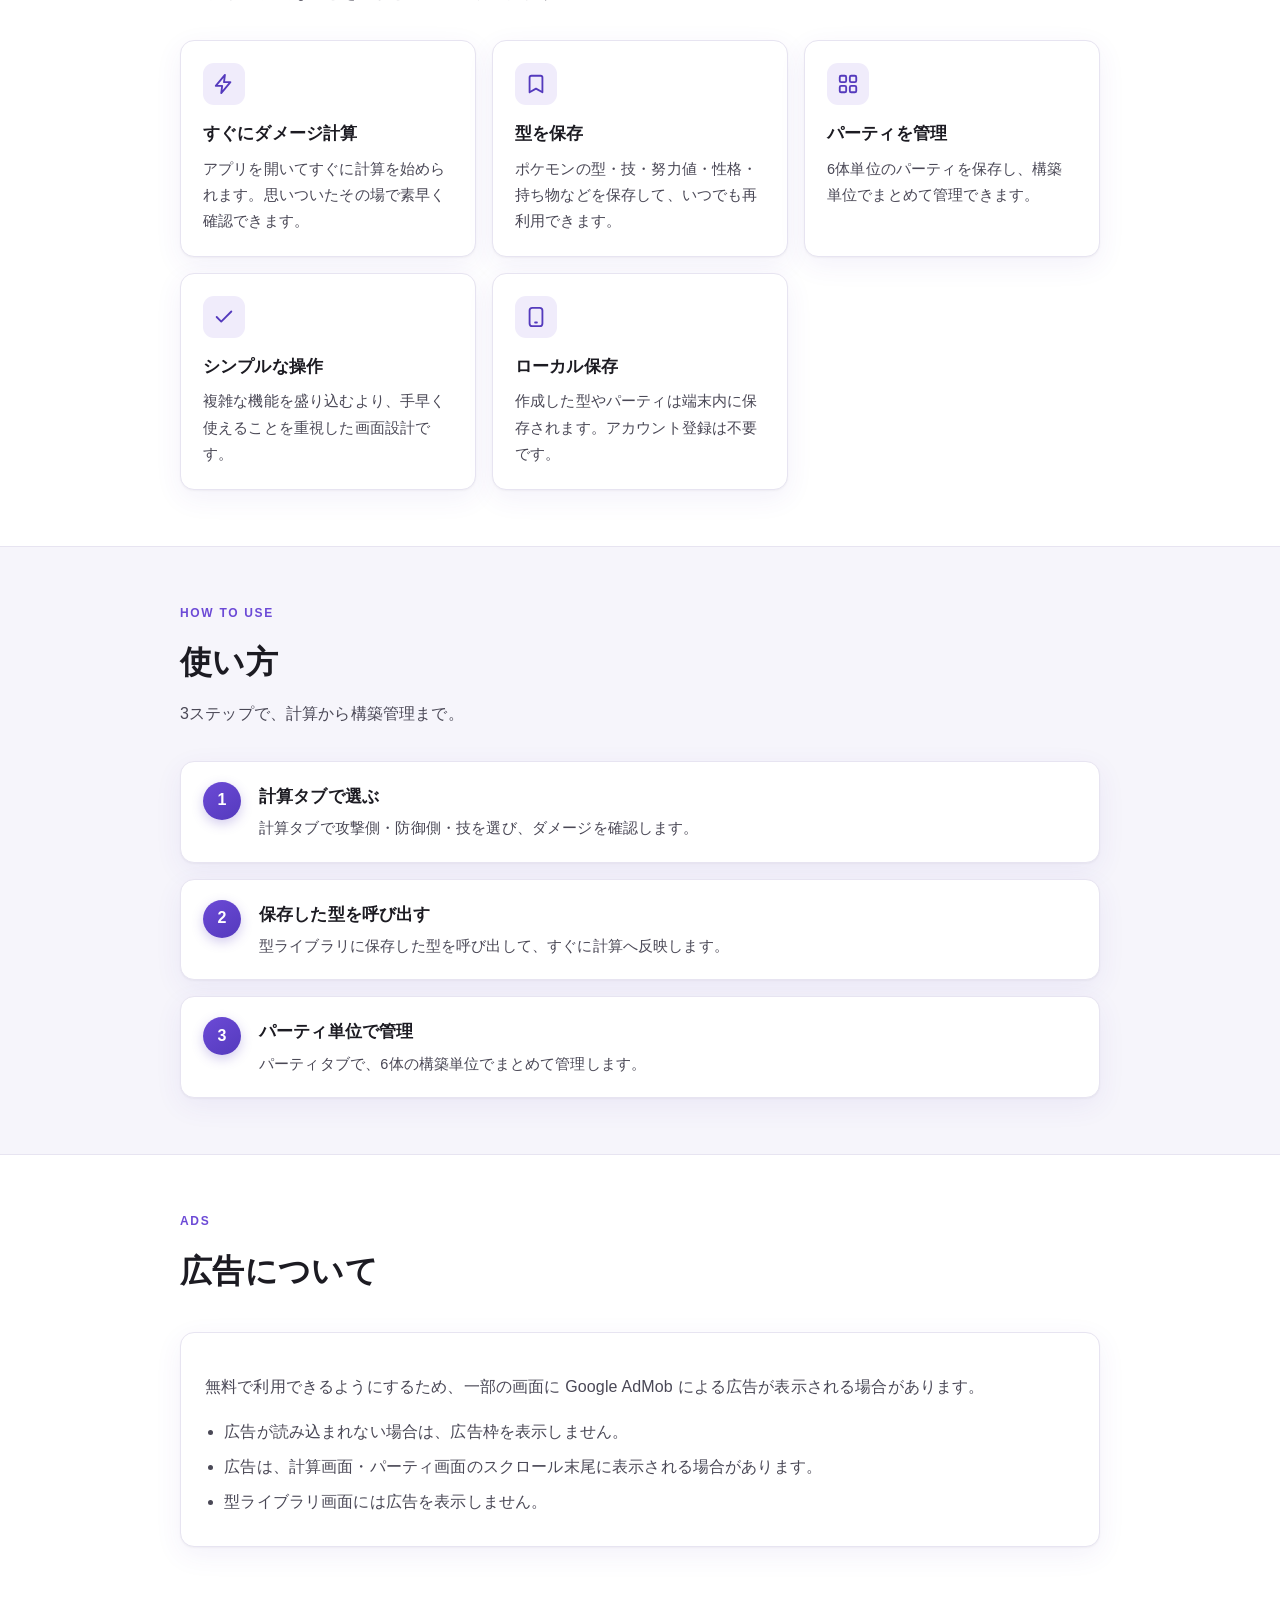
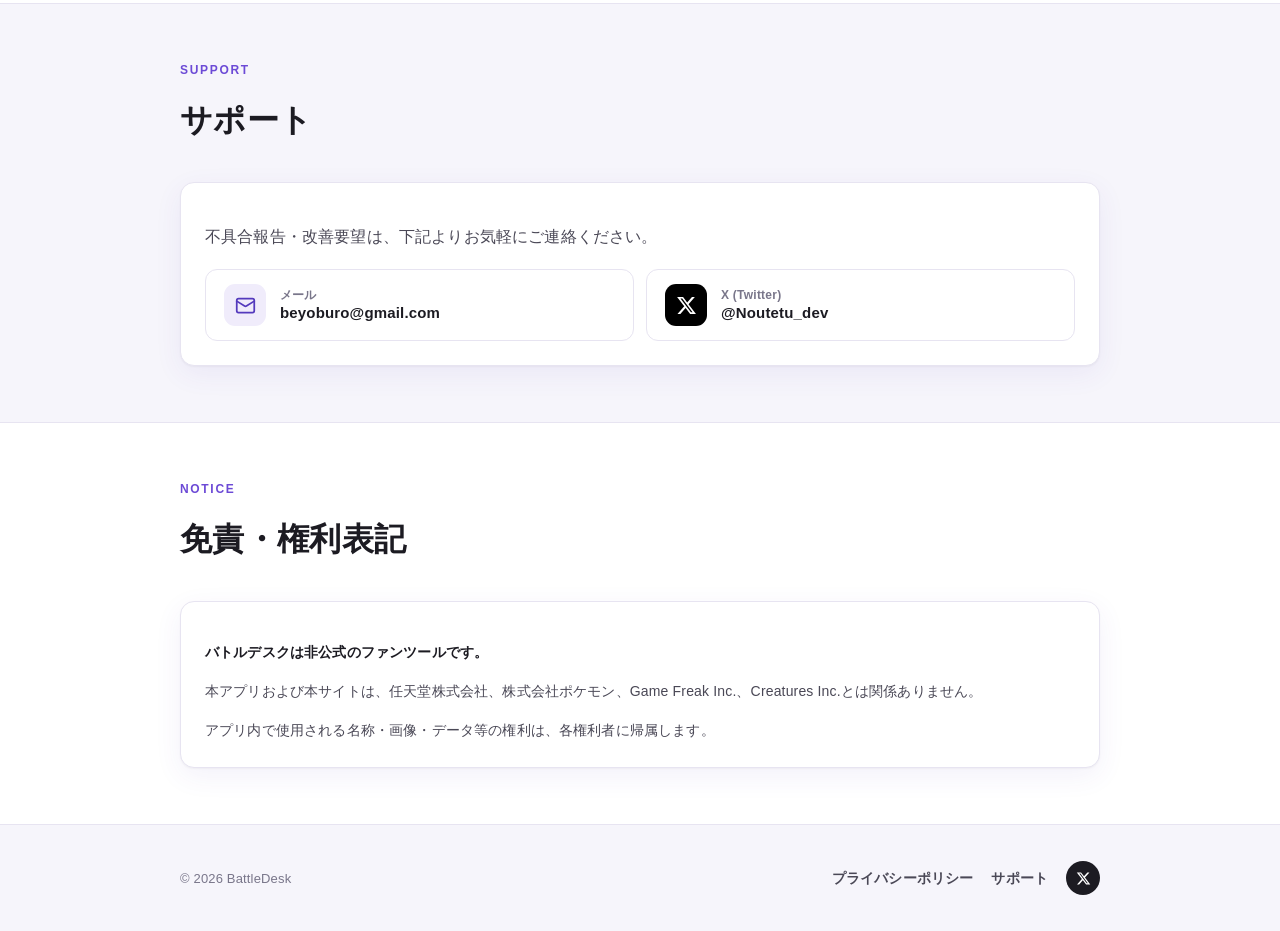
==== commit d96c0e71: "Redesign contact section with cards and current X logo" ====
--- a/index.html
+++ b/index.html
@@ -162,9 +162,27 @@
         <h2>サポート</h2>
       </div>
       <div class="notebox">
-        <p>不具合報告・改善要望は、メールまたは X (Twitter) までご連絡ください。</p>
-        <a class="mail" href="mailto:beyoburo@gmail.com"><svg width="14" height="14" viewBox="0 0 24 24" fill="none" stroke="currentColor" stroke-width="2" stroke-linecap="round" stroke-linejoin="round" aria-hidden="true"><rect x="2" y="4" width="20" height="16" rx="2"/><path d="m22 7-8.97 5.7a1.94 1.94 0 0 1-2.06 0L2 7"/></svg>beyoburo@gmail.com</a>
-        <a class="mail" href="https://x.com/Noutetu_dev" target="_blank" rel="noopener"><svg width="14" height="14" viewBox="0 0 24 24" fill="currentColor" aria-hidden="true"><path d="M23.953 4.57a10 10 0 01-2.825.775 4.958 4.958 0 002.163-2.723c-.951.555-2.005.959-3.127 1.184a4.92 4.92 0 00-8.384 4.482C7.69 8.095 4.067 6.13 1.64 3.162a4.822 4.822 0 00-.666 2.475c0 1.71.87 3.213 2.188 4.096a4.904 4.904 0 01-2.228-.616v.06a4.923 4.923 0 003.946 4.827 4.996 4.996 0 01-2.212.085 4.936 4.936 0 004.604 3.417 9.867 9.867 0 01-6.102 2.105c-.39 0-.779-.023-1.17-.067a13.995 13.995 0 007.557 2.209c9.053 0 13.998-7.496 13.998-13.985 0-.21 0-.42-.015-.63A9.935 9.935 0 0024 4.59z"/></svg>@Noutetu_dev</a>
+        <p>不具合報告・改善要望は、下記よりお気軽にご連絡ください。</p>
+        <div class="contact-links">
+          <a class="contact-card" href="mailto:beyoburo@gmail.com">
+            <span class="contact-ico">
+              <svg viewBox="0 0 24 24" fill="none" stroke="currentColor" stroke-width="2" stroke-linecap="round" stroke-linejoin="round" aria-hidden="true"><rect x="2" y="4" width="20" height="16" rx="2"/><path d="m22 7-8.97 5.7a1.94 1.94 0 0 1-2.06 0L2 7"/></svg>
+            </span>
+            <span class="contact-text">
+              <span class="contact-label">メール</span>
+              <span class="contact-value">beyoburo@gmail.com</span>
+            </span>
+          </a>
+          <a class="contact-card" href="https://x.com/Noutetu_dev" target="_blank" rel="noopener">
+            <span class="contact-ico contact-ico--x">
+              <svg viewBox="0 0 24 24" fill="currentColor" aria-hidden="true"><path d="M18.244 2.25h3.308l-7.227 8.26 8.502 11.24H16.17l-5.214-6.817L4.99 21.75H1.68l7.73-8.835L1.254 2.25H8.08l4.713 6.231zm-1.161 17.52h1.833L7.084 4.126H5.117z"/></svg>
+            </span>
+            <span class="contact-text">
+              <span class="contact-label">X (Twitter)</span>
+              <span class="contact-value">@Noutetu_dev</span>
+            </span>
+          </a>
+        </div>
       </div>
     </div>
   </section>
@@ -191,7 +209,9 @@
       <div class="f-links">
         <a href="privacy.html">プライバシーポリシー</a>
         <a href="mailto:beyoburo@gmail.com">サポート</a>
-        <a href="https://x.com/Noutetu_dev" target="_blank" rel="noopener">X (Twitter)</a>
+        <a class="social-link" href="https://x.com/Noutetu_dev" target="_blank" rel="noopener" aria-label="X (Twitter)">
+          <svg viewBox="0 0 24 24" fill="currentColor" aria-hidden="true"><path d="M18.244 2.25h3.308l-7.227 8.26 8.502 11.24H16.17l-5.214-6.817L4.99 21.75H1.68l7.73-8.835L1.254 2.25H8.08l4.713 6.231zm-1.161 17.52h1.833L7.084 4.126H5.117z"/></svg>
+        </a>
       </div>
     </div>
   </footer>
--- a/style.css
+++ b/style.css
@@ -294,18 +294,62 @@
 .notebox p { color: var(--ink-soft); }
 .notebox p:last-child { margin-bottom: 0; }
 
-.mail {
+/* 連絡先カード */
+.contact-links {
+  display: flex;
+  flex-wrap: wrap;
+  gap: 12px;
+  margin-top: 18px;
+}
+.contact-card {
   display: inline-flex;
   align-items: center;
-  gap: 6px;
-  margin-top: 6px;
-  font-weight: 700;
-  font-family: ui-monospace, SFMono-Regular, Menlo, Consolas, monospace;
+  gap: 14px;
+  flex: 1 1 240px;
+  padding: 14px 18px;
+  border: 1px solid var(--line);
+  border-radius: 12px;
+  background: #fff;
+  text-decoration: none;
+  transition: transform .14s ease, box-shadow .14s ease, border-color .14s ease;
+}
+.contact-card:hover {
+  transform: translateY(-2px);
+  border-color: var(--accent-soft);
+  box-shadow: var(--shadow);
+}
+.contact-ico {
+  flex-shrink: 0;
+  width: 42px;
+  height: 42px;
+  border-radius: 11px;
+  display: grid;
+  place-items: center;
   background: var(--accent-soft);
   color: var(--accent-deep);
-  padding: 6px 12px;
-  border-radius: 8px;
-  text-decoration: none;
+}
+.contact-ico svg { width: 21px; height: 21px; }
+.contact-ico--x {
+  background: #000;
+  color: #fff;
+}
+.contact-text {
+  display: flex;
+  flex-direction: column;
+  line-height: 1.35;
+  min-width: 0;
+}
+.contact-label {
+  font-size: 12px;
+  font-weight: 700;
+  letter-spacing: .02em;
+  color: var(--ink-faint);
+}
+.contact-value {
+  font-size: 15px;
+  font-weight: 700;
+  color: var(--ink);
+  word-break: break-all;
 }
 
 .disclaimer {
@@ -327,9 +371,21 @@
   justify-content: space-between;
   gap: 16px;
 }
-.site-footer .f-links { display: flex; flex-wrap: wrap; gap: 18px; }
+.site-footer .f-links { display: flex; flex-wrap: wrap; align-items: center; gap: 18px; }
 .site-footer a { color: var(--ink-soft); text-decoration: none; font-size: 14px; font-weight: 600; }
 .site-footer a:hover { color: var(--accent-deep); }
+.social-link {
+  display: inline-grid;
+  place-items: center;
+  width: 34px;
+  height: 34px;
+  border-radius: 50%;
+  background: var(--ink);
+  color: #fff !important;
+  transition: transform .14s ease, background .14s ease;
+}
+.social-link svg { width: 15px; height: 15px; }
+.social-link:hover { background: var(--accent-deep); transform: translateY(-1px); }
 .copy { font-size: 13px; color: var(--ink-faint); }
 
 /* ---------- 法務ページ ---------- */
